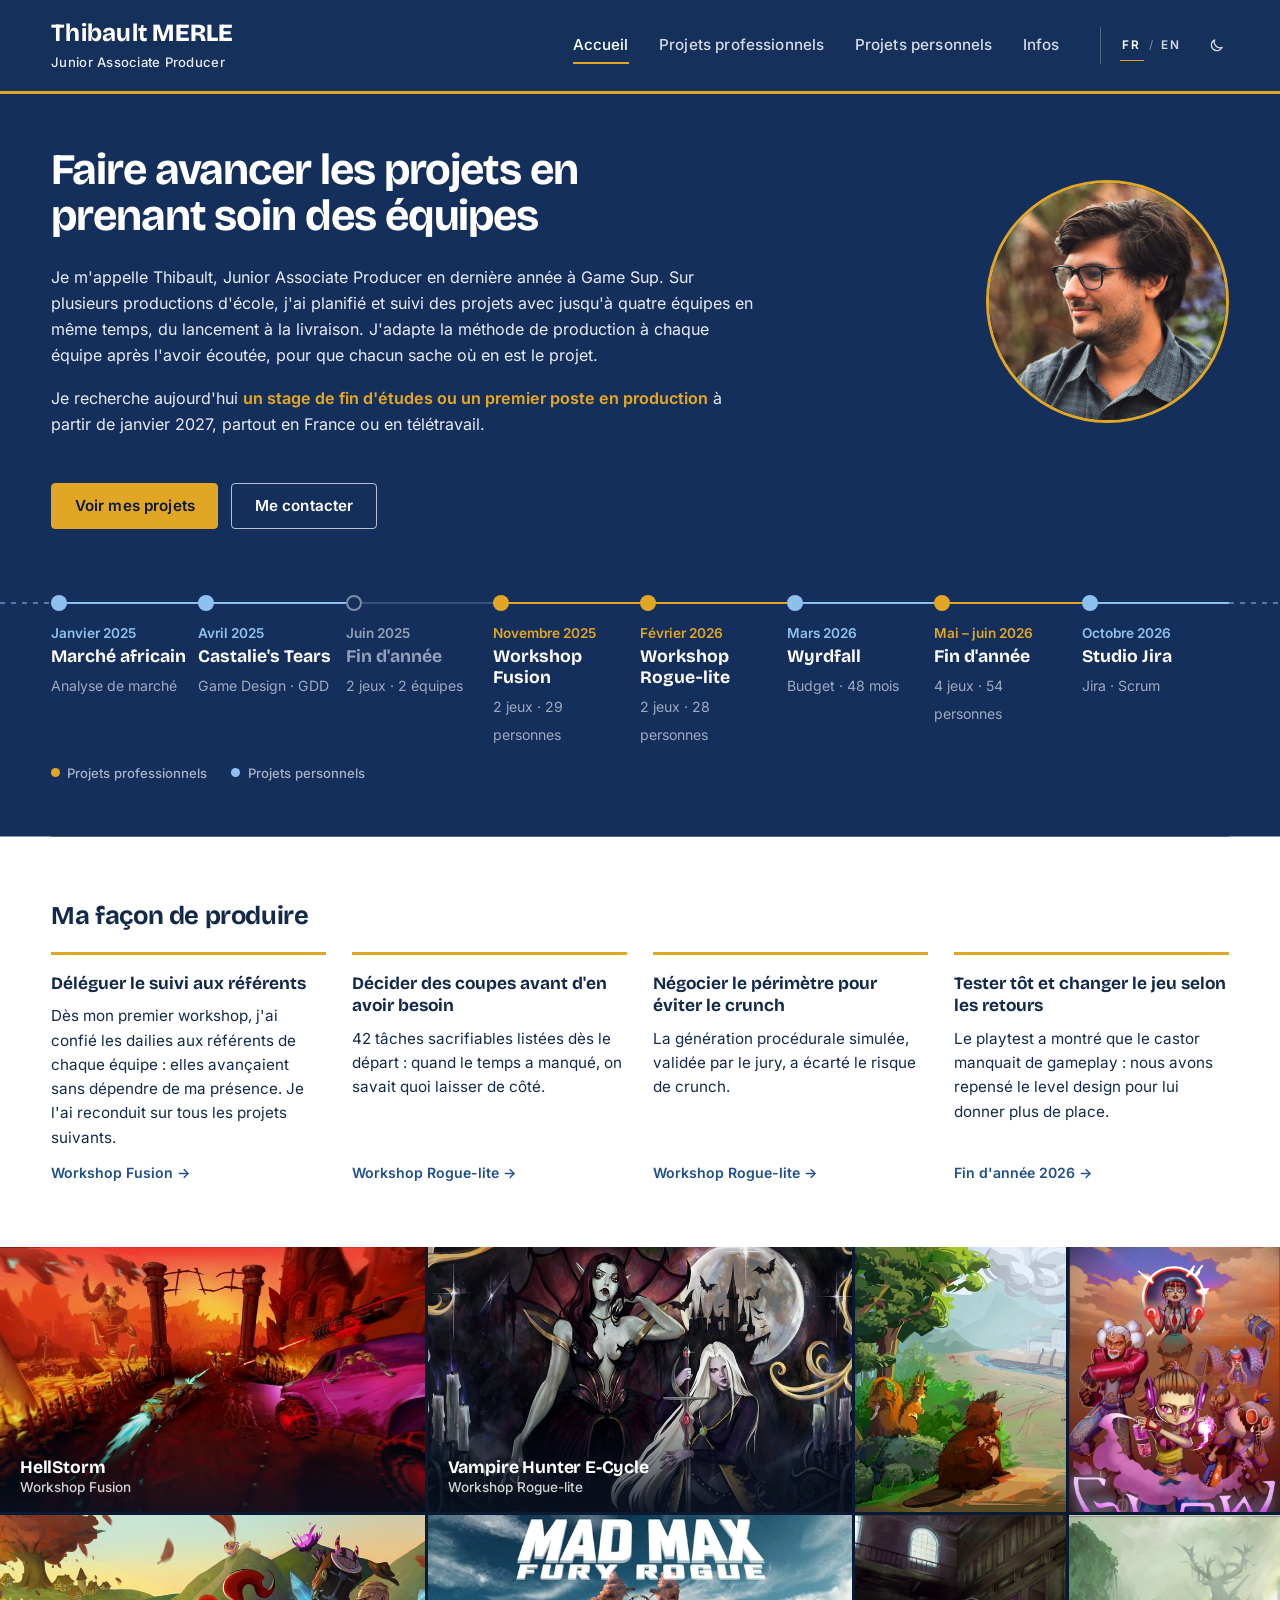
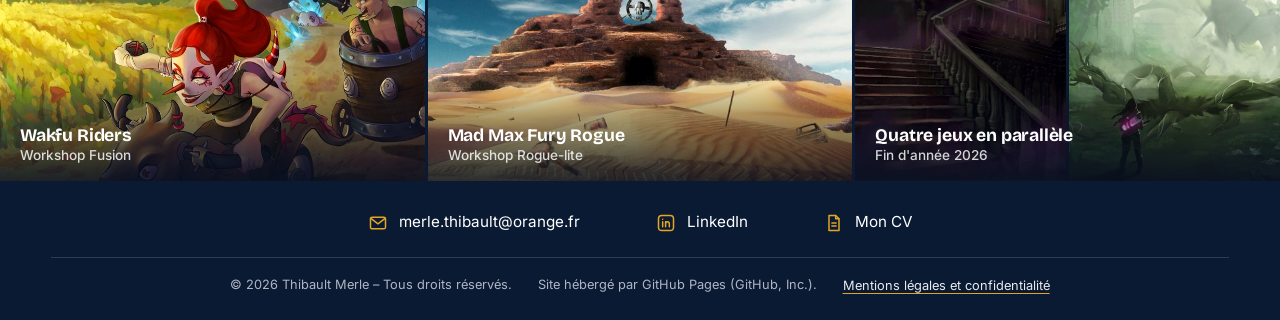
==== index.html @ 6c2fc7b6 "Captures annotées, titre court, encadré Jira, fond d'accueil retiré - Pastilles numérotées et légend" ====
<!DOCTYPE html>
<html lang="fr">
<head>
<meta charset="utf-8">
<meta name="viewport" content="width=device-width, initial-scale=1, viewport-fit=cover">
<meta http-equiv="Content-Security-Policy" content="default-src 'self'; script-src 'self'; style-src 'self'; font-src 'self'; img-src 'self' data:; connect-src 'self'; object-src 'none'; base-uri 'self'; form-action 'none'; upgrade-insecure-requests">
<meta name="referrer" content="strict-origin-when-cross-origin">
<title>Thibault Merle – Junior Associate Producer</title>
<meta name="description" content="Portfolio de Thibault Merle, Junior Associate Producer dans le jeu vidéo : productions menées à Game Sup, planification agile, budget et suivi d'équipes.">
<meta name="author" content="Thibault Merle">
<meta name="theme-color" content="#152F5C">
<link rel="canonical" href="https://merlethibaultproducer.github.io/">
<link rel="icon" href="favicon.svg" type="image/svg+xml">
<!-- Aperçu lors du partage du lien (LinkedIn, Discord, messageries…) -->
<meta property="og:type" content="website">
<meta property="og:site_name" content="Thibault Merle – Portfolio">
<meta property="og:title" content="Thibault Merle – Junior Associate Producer">
<meta property="og:description" content="Productions de jeux vidéo, planification agile, budget et suivi d'équipes : mon portfolio de producer.">
<meta property="og:url" content="https://merlethibaultproducer.github.io/">
<meta property="og:image" content="https://merlethibaultproducer.github.io/images/apercu-partage.jpg">
<meta property="og:image:width" content="1200">
<meta property="og:image:height" content="630">
<meta property="og:image:alt" content="Thibault Merle, Junior Associate Producer">
<meta property="og:locale" content="fr_FR">
<meta property="og:locale:alternate" content="en_GB">
<meta name="twitter:card" content="summary_large_image">
<link rel="stylesheet" href="css/style.css?v=20261108-1459">
</head>

<body>
<a class="skip" href="#view">Aller au contenu</a>
<header class="top"><div class="wrap">
  <a class="brand" data-go="#/" role="link" tabindex="0" id="brand"></a>
  <nav aria-label="Navigation principale"><ul id="nav"></ul></nav>
</div></header>
<main><div class="wrap" id="view"></div></main>
<div id="lb" role="dialog" aria-modal="true" aria-label="Image agrandie"><button type="button" aria-label="Fermer">×</button><img alt=""><p></p></div>
<footer><div class="wrap">
  <h2 id="h-contact" class="sr">Contact</h2><div class="contact-row" id="contact"></div>
  <h2 id="h-legal" class="sr">Informations légales</h2><div class="legal-row" id="legal"></div>
</div></footer>

<script src="js/images-m.js?v=20261108-1459"></script>
<script src="js/contenu.js?v=20261108-1459"></script>
<script src="js/app.js?v=20261108-1459"></script>
</body>
</html>
---- css/style.css ----
/* ============================================================
   Portfolio – Thibault Merle
   Feuille de style unique. Couleurs et polices sont définies
   en variables dans :root ; le mode nuit les redéfinit sous
   [data-theme="dark"], toujours posé par js/app.js.
   Titres : Bricolage Grotesque (fonts/, licence OFL) ;
   texte courant : Inter.
   ============================================================ */
:root {
  --maxw: 1560px;
  --gut: clamp(1.25rem,4vw,5rem);
  box-sizing: border-box;
}
html {
  scroll-padding-top: env(safe-area-inset-top,0px);
  height: 100%;
  font-size: clamp(16px,.2vw + 13.2px,17px);
}
*,
*::before,
*::after {
  box-sizing: inherit;
}
body {
  margin: 0;
  min-height: 100%;
  color: var(--ink);
  font: 300 1rem/1.75 var(--sans);
  display: flex;
  flex-direction: column;
}
a {
  color: inherit;
}
[data-go] {
  cursor: pointer;
}
:focus-visible {
  outline: 3px solid var(--gold);
  outline-offset: 3px;
}
.wrap {
  width: min(var(--maxw),100% - 2 * var(--gut));
  margin-inline: auto;
}
header.top .wrap {
  display: flex;
  justify-content: space-between;
  align-items: center;
  gap: .8rem 2rem;
  flex-wrap: wrap;
  padding-block: 1.25rem;
  position: relative;
}
nav ul {
  display: flex;
  gap: .2rem 1.9rem;
  list-style: none;
  margin: 0;
  padding: 0;
  flex-wrap: wrap;
  justify-content: flex-end;
}
nav a {
  display: inline-block;
  padding: .4rem 0;
  border-bottom: 1px solid transparent;
  color: #D5DBE5;
  text-transform: none;
  letter-spacing: .01em;
  font: 500 .95rem/1.4 var(--sans);
}
main {
  flex: 1;
  padding-block: 3.75rem 4.5rem;
  overflow-x: clip;
}
h1,
h2,
h3 {
  margin: 0 0 1rem;
  font-weight: 600;
}
h1 {
  align-items: center;
  gap: 1.4rem;
}
h1::after {
  content: "";
  flex: 1;
  min-width: 2rem;
  height: 1px;
  background: var(--rule);
}
.portrait {
  justify-self: center;
  aspect-ratio: 1;
  border-radius: 50%;
  overflow: hidden;
  display: grid;
  place-items: center;
  font: 400 3.4rem var(--serif);
  color: var(--gold-on-deep);
  letter-spacing: .06em;
}
.portrait img {
  width: 100%;
  object-fit: cover;
}
@media(min-width:1250px) {
  .card h3 {
    font-size: 1.15rem;
  }
}
@media(max-width:600px) {
  .grid {
    grid-template-columns: 1fr;
  }
}
.card .thumb img {
  width: 100%;
  object-fit: cover;
}
.thumb.has-img img {
  transition: inset .4s ease,width .4s ease,height .4s ease,transform .4s ease;
}
@media(hover:hover) {
  .thumb.has-img:not(.contain):hover img {
    transform: scale(1.06);
  }
}
.card p {
  color: var(--muted);
}
.btn {
  display: inline-block;
  text-decoration: none;
  border: 1px solid var(--btn);
  cursor: pointer;
  transition: background .2s,color .2s,border-color .2s,transform .2s;
  text-transform: none;
  letter-spacing: .01em;
  font: 600 .95rem/1.4 var(--sans);
  border-radius: 4px;
  padding: .7rem 1.4rem;
}
.empty {
  padding: 3rem;
  border: 1px dashed var(--gold);
  text-align: center;
  color: var(--muted);
  border-radius: var(--r);
}
.back {
  display: inline-block;
  margin-bottom: 1.5rem;
  color: var(--gold-text);
  text-transform: none;
  letter-spacing: 0;
  font: 500 .92rem var(--sans);
}
.foot-actions {
  display: flex;
  flex-wrap: wrap;
  gap: 1rem;
  justify-content: center;
  margin: 2.5rem 0 1rem;
}
.foot-actions .btn {
  display: inline-flex;
  align-items: center;
  gap: .6rem;
}
.foot-actions .btn,
.foot-actions .btn.ghost {
  transition: background .2s,color .2s;
}
.foot-actions svg {
  width: 1.05em;
  flex: none;
}
@media print {
  .foot-actions {
    display: none;
  }
}
.meta {
  margin: 1.8rem 0 0;
  padding: 0;
  list-style: none;
  border-top: 2px solid var(--gold);
}
.meta li {
  display: flex;
  justify-content: space-between;
  gap: 1rem;
  padding: .65rem 0;
  border-bottom: 1px solid var(--line);
  font-size: .95rem;
}
.meta span::before {
  content: "";
  margin-right: .65rem;
  vertical-align: middle;
  display: none;
}
.project {
  max-width: 1040px;
  margin-inline: auto;
}
.project .cover {
  position: relative;
  aspect-ratio: 16/9;
  margin: 1.5rem 0 0;
  overflow: hidden;
  display: grid;
  place-items: center;
  font: 400 5rem var(--serif);
}
.project .cover::after {
  content: "";
  position: absolute;
  pointer-events: none;
  inset: 8px;
  border: 1px solid rgba(255,255,255,.55);
  border-radius: calc(var(--r) - 4px);
}
.project .cover img {
  width: 100%;
  object-fit: cover;
}
.prose {
  margin-top: 2.5rem;
  --img-h: 30rem;
}
.prose ul {
  padding: 0;
  list-style: none;
}
.prose li {
  margin: .4rem 0;
  padding-left: 1.3rem;
  position: relative;
}
.prose li::before {
  content: "";
  position: absolute;
  left: 0;
  top: .78em;
}
.prose figure {
  margin: 2rem 0;
}
.prose figure img,
.ph {
  display: block;
  width: 100%;
  background: var(--tint);
  border-radius: 8px;
}
.ph {
  aspect-ratio: 16/9;
  display: grid;
  place-items: center;
  color: var(--muted);
  border: 1px dashed var(--gold);
  font-size: .95rem;
}
.prose figcaption {
  margin-top: .5rem;
}
.car-track {
  display: flex;
  position: relative;
  overflow-x: auto;
  scroll-snap-type: x mandatory;
  gap: 1rem;
  scrollbar-width: none;
  scroll-behavior: smooth;
}
.car-s {
  flex: 0 0 100%;
  min-width: 0;
  scroll-snap-align: start;
}
.car-nav {
  display: flex;
  align-items: center;
  justify-content: center;
  gap: 1rem;
  margin-top: .9rem;
}
.car-nav button {
  width: 2.5rem;
  height: 2.5rem;
  border-radius: 50%;
  line-height: 1;
  cursor: pointer;
  transition: background .2s,color .2s;
}
.car-cnt {
  font: 600 .78rem var(--sans);
  letter-spacing: .14em;
  color: var(--muted);
  min-width: 3.5rem;
  text-align: center;
}
.brow .bm figure.sm {
  max-width: 14rem;
}
.prose blockquote cite {
  display: block;
}
.pn {
  display: flex;
  justify-content: space-between;
  gap: 1rem;
  margin: 4rem auto 0;
  max-width: 1040px;
  padding-top: 1.5rem;
  border-top: 2px solid var(--gold);
}
.pn a {
  max-width: 48%;
}
.pn a small {
  display: block;
  font: 500 .72rem var(--sans);
}
.pn a b {
  font: 400 1.15rem var(--serif);
  color: var(--ink);
}
.pn .next {
  text-align: right;
  margin-left: auto;
}
.side {
  position: fixed;
  top: 50%;
  transform: translateY(-50%);
  border-radius: 50%;
  border: 1px solid var(--gold);
  background: var(--surface);
  place-items: center;
  z-index: 5;
}
footer {
  font-size: .9rem;
}
footer .wrap {
  grid-template-columns: 1fr 1fr;
  gap: 2.5rem;
}
footer h2 {
  font: 500 .74rem var(--sans);
  letter-spacing: .24em;
  text-transform: uppercase;
  margin-bottom: .9rem;
  padding-bottom: .6rem;
  border-bottom: 1px solid rgba(169,184,255,.5);
}
footer a.social {
  display: inline-flex;
  align-items: center;
  text-decoration: none;
}
footer a.social svg {
  flex: none;
  color: var(--gold);
}
footer a.social:hover span {
  text-decoration: underline;
  text-decoration-color: var(--gold);
}
@media(max-width:600px) {
  footer .wrap {
    grid-template-columns: 1fr;
  }
}
@media print {
  header.top,
  footer,
  .noprint,
  .side,
  .pn {
    display: none!important;
  }
  main {
    padding: 0;
  }
  img {
    -webkit-print-color-adjust: exact;
    print-color-adjust: exact;
  }
}
@media(max-width:700px) {
  nav ul {
    justify-content: flex-start;
    gap: .15rem 1.1rem;
  }
}
@media(prefers-reduced-motion:reduce) {
  * {
    transition: none!important;
    scroll-behavior: auto!important;
  }
}
.project.large {
  max-width: none;
}
.project.large .prose {
  margin-top: 2rem;
}
.band {
  position: relative;
  background: none;
  border: 0;
  border-radius: 0;
  box-shadow: none;
  padding: 2.8rem 0 0;
  margin: 0 0 3rem;
  transition: none;
}
.band-head {
  align-items: baseline;
  margin-bottom: 1.6rem;
  border-bottom: 0;
  padding-bottom: 0;
  gap: .9rem;
  display: block;
}
.band-head h2 {
  margin: 0;
  position: relative;
  font-weight: 650;
}
.brow {
  display: grid;
  grid-template-columns: minmax(0,1fr) minmax(0,1.2fr);
  gap: clamp(1.5rem,4vw,4.5rem);
  align-items: center;
}
.brow.solo {
  grid-template-columns: minmax(0,1fr);
}
.brow .bt p {
  margin: 0 0 1.1rem;
  max-width: 68ch;
}
.brow .bm {
  display: grid;
  gap: 1.4rem;
  justify-items: center;
  align-content: center;
}
.brow .bm figure {
  margin: 0;
}
.zf {
  position: relative;
  overflow: hidden;
  cursor: zoom-in;
  line-height: 0;
  background: var(--grad);
}
.zf img {
  transition: transform .5s ease;
}
.zf::after {
  content: "";
  position: absolute;
  inset: 8px;
  border: 1px solid var(--gold);
  pointer-events: none;
  transition: inset .35s ease,border-color .35s ease;
  border-radius: 6px;
}
.zf .lens {
  position: absolute;
  right: 16px;
  bottom: 16px;
  width: 2.4rem;
  height: 2.4rem;
  border-radius: 50%;
  border: 1px solid var(--gold);
  display: grid;
  place-items: center;
  opacity: 0;
  transform: translateY(6px);
  transition: opacity .3s,transform .3s;
  z-index: 2;
  background: var(--band);
  color: var(--gold);
}
@media(hover:hover) {
  .zf:hover img {
    transform: scale(1.05);
  }
  .zf:hover::after {
    inset: 14px;
  }
  .zf:hover .lens {
    opacity: 1;
    transform: none;
  }
}
.band figcaption {
  margin-top: .55rem;
}
.stats {
  display: grid;
  gap: 1rem;
  grid-template-columns: repeat(2,minmax(0,1fr));
}
.stat b {
  display: block;
  font: 400 clamp(1.4rem,2vw,1.9rem)/1.1 var(--serif);
}
.stat span {
  display: block;
  margin-top: .35rem;
  font: 500 .68rem/1.4 var(--sans);
  opacity: .9;
  text-transform: none;
  letter-spacing: 0;
  color: var(--muted);
}
.fiche h3 {
  font: 500 .74rem/1.4 var(--sans);
}
.fiche ul {
  margin: 0;
}
.fiche li {
  margin: .45rem 0;
}
.tbl {
  border-collapse: collapse;
  font-size: .92rem;
  overflow: hidden;
}
.tbl caption {
  text-align: left;
  text-transform: none;
  letter-spacing: 0;
  font: 700 1rem/1.4 var(--sans);
  color: var(--head);
  background: none;
  padding: 0 0 .6rem;
}
.tbl th {
  text-align: right;
  font: 500 .7rem/1.4 var(--sans);
  padding: .6rem 1rem;
  border-bottom: 1px solid var(--gold);
}
.tbl th:first-child,
.tbl td:first-child {
  text-align: left;
}
.tbl td {
  text-align: right;
  padding: .5rem 1rem;
  border-bottom: 1px solid var(--line);
  font-variant-numeric: tabular-nums;
}
.tbl tr.grp td {
  background: var(--tint);
  color: var(--gold-text);
  font: 500 .78rem/1.4 var(--sans);
}
.tbl td.pos {
  color: #2F6B4F;
  font-weight: 500;
}
.tbl td.neg {
  color: #9A3B3B;
  font-weight: 500;
}
:root[data-theme="dark"] .tbl td.pos {
  color: #8FD3B0;
}
:root[data-theme="dark"] .tbl td.neg {
  color: #F0A0A0;
}
#lb {
  position: fixed;
  inset: 0;
  z-index: 60;
  display: none;
  place-items: center;
  padding: 2.5rem;
  cursor: zoom-out;
  background: rgba(22,27,36,.95);
}
#lb.on {
  display: grid;
}
#lb img {
  max-width: 100%;
  border: 1px solid var(--gold);
  box-shadow: 0 20px 60px rgba(0,0,0,.6);
}
#lb button {
  position: absolute;
  top: 1rem;
  right: 1rem;
  width: 2.8rem;
  height: 2.8rem;
  border-radius: 50%;
  border: 1px solid var(--gold);
  background: transparent;
  font-size: 1.4rem;
  cursor: pointer;
  color: var(--gold);
}
#lb p {
  position: absolute;
  bottom: .9rem;
  left: 0;
  right: 0;
  margin: 0;
  text-align: center;
  color: #D9D4E8;
  font: italic 400 .9rem var(--serif);
}
.etapes {
  list-style: none;
  margin: 0;
  counter-reset: e;
}
.etapes h3 {
  font: 500 .74rem/1.4 var(--sans);
}
.band .etapes li {
  padding: 0 0 1.1rem 2.6rem;
  margin: .0;
}
.etapes li:last-child {
  padding-bottom: 0;
}
.band .etapes li::before {
  counter-increment: e;
  content: counter(e);
  top: 0;
  width: 1.7rem;
  height: 1.7rem;
  border-radius: 50%;
  border: 1px solid var(--gold);
  display: grid;
  place-items: center;
  font: 500 .8rem var(--sans);
  background: #fff;
  color: var(--gold-n);
}
.band .etapes li:not(:last-child)::after {
  content: "";
  position: absolute;
  left: .85rem;
  top: 1.8rem;
  bottom: .1rem;
  width: 1px;
  background: var(--rule);
}
.etapes li b {
  display: block;
  font-weight: 500;
  line-height: 1.4;
}
.etapes li span {
  display: block;
  color: var(--muted);
  font-size: .9rem;
  line-height: 1.5;
  margin-top: .15rem;
}
.schema svg {
  display: block;
  width: 100%;
}
.schema .cap {
  margin-top: .55rem;
}
.schema svg .t {
  fill: var(--ink);
}
.schema svg .m {
  fill: var(--muted);
}
.schema svg .g {
  fill: var(--gold-text);
}
.schema svg .ond {
  fill: #FFFFFF;
}
.schema svg .ln {
  stroke-width: 1.2;
  fill: none;
  stroke: #E1A624;
}
.schema svg .axis {
  stroke: var(--muted);
  opacity: .6;
}
nav ul li.lang {
  display: flex;
  align-items: center;
  gap: .35rem;
  margin-left: .6rem;
  padding-left: 1.2rem;
  border-left: 1px solid rgba(169,184,255,.55);
}
nav .lang button {
  background: none;
  border: 0;
  padding: .4rem .15rem;
  font: 500 .74rem/1.4 var(--sans);
  letter-spacing: .17em;
  cursor: pointer;
  border-bottom: 1px solid transparent;
}
nav .lang span {
  font-size: .74rem;
  color: #D5DBE5;
  opacity: .55;
}
:root {
  --r: 12px;
}
header.top {
  position: relative;
  overflow: hidden;
  color: var(--on-band);
  border-bottom: 3px solid var(--gold);
  background: #16305C;
}
header.top::before {
  content: "";
  position: absolute;
  inset: 0;
  pointer-events: none;
}
h3 {
  font-size: 1.15rem;
}
.btn:hover {
  transform: translateY(-1px);
}
.card .thumb,
.project .cover {
  background: var(--grad);
}
.pn a b {
  font-weight: 600;
  font-size: 1.05rem;
}
.side {
  border-color: var(--gold-text);
  color: var(--gold-text);
  box-shadow: var(--shadow);
}
.stat b {
  font-weight: 700;
}
#lb img {
  border-radius: 8px;
}
.band blockquote {
  margin: 0;
}
.band blockquote cite {
  margin-top: .5rem;
  font: 500 .72rem var(--sans);
}
.tbl.plain th,
.tbl.plain td {
  text-align: left;
  vertical-align: top;
  font-variant-numeric: normal;
}
.tbl.plain td {
  padding: .7rem 1rem;
  line-height: 1.55;
}
.tbl.plain td:first-child {
  white-space: nowrap;
  width: 1%;
  color: var(--gold-text);
}
@media(max-width:700px) {
  .tbl.plain td:first-child {
    white-space: normal;
    width: auto;
  }
  .tbl.plain th,
  .tbl.plain td {
    padding: .6rem .6rem;
  }
  .tbl.plain caption {
    padding: .7rem .6rem;
  }
}
.src {
  margin: 0;
  padding: 0 0 0 1.4rem;
  columns: 2 22rem;
  column-gap: 3rem;
  font-size: .85rem;
  line-height: 1.5;
}
.src li::before {
  display: none;
}
.src li {
  margin: .35rem 0;
  break-inside: avoid;
  padding-left: .2rem;
}
.src a {
  word-break: break-word;
  color: var(--gold-text);
}
:root {
  --on-band: #FFFFFF;
  --brand2: #E1A624;
  --on-deep: #FFFFFF;
  --gold: #E1A624;
  --gold-on-deep: #E1A624;
  --gold-d: #8F6208;
  --gold-n: #B9830F;
  --tint: #EBE7DF;
  --soft: #F3F1EC;
  --on-btn: #FFFFFF;
  --chart: url("data:image/svg+xml,<svg xmlns='http://www.w3.org/2000/svg' width='330' height='100' viewBox='0 0 330 100'><rect x='2' y='4' width='96' height='92' rx='7' fill='%23FFFFFF' fill-opacity='.035' stroke='%23FFFFFF' stroke-opacity='.10'/><rect x='12' y='13' width='34' height='4' rx='2' fill='%23FFFFFF' fill-opacity='.16'/><rect x='10' y='24' width='80' height='18' rx='4' fill='%23FFFFFF' fill-opacity='.07'/><rect x='17' y='31' width='22' height='4' rx='2' fill='%23FFFFFF' fill-opacity='.16'/><rect x='10' y='48' width='80' height='18' rx='4' fill='%23FFFFFF' fill-opacity='.07'/><rect x='17' y='55' width='22' height='4' rx='2' fill='%23FFFFFF' fill-opacity='.16'/><rect x='10' y='72' width='80' height='18' rx='4' fill='%23FFFFFF' fill-opacity='.07'/><rect x='17' y='79' width='22' height='4' rx='2' fill='%23FFFFFF' fill-opacity='.16'/><rect x='117' y='4' width='96' height='92' rx='7' fill='%23FFFFFF' fill-opacity='.035' stroke='%23FFFFFF' stroke-opacity='.10'/><rect x='127' y='13' width='34' height='4' rx='2' fill='%23FFFFFF' fill-opacity='.16'/><rect x='125' y='24' width='80' height='18' rx='4' fill='%23FFFFFF' fill-opacity='.07'/><rect x='132' y='31' width='22' height='4' rx='2' fill='%23FFFFFF' fill-opacity='.16'/><rect x='125' y='48' width='80' height='18' rx='4' fill='%23FFFFFF' fill-opacity='.07'/><rect x='132' y='55' width='22' height='4' rx='2' fill='%23FFFFFF' fill-opacity='.16'/><rect x='232' y='4' width='96' height='92' rx='7' fill='%23FFFFFF' fill-opacity='.035' stroke='%23FFFFFF' stroke-opacity='.10'/><rect x='242' y='13' width='34' height='4' rx='2' fill='%23FFFFFF' fill-opacity='.16'/><rect x='240' y='24' width='80' height='18' rx='4' fill='%23E1A624' fill-opacity='.38'/><rect x='247' y='31' width='22' height='4' rx='2' fill='%23FFFFFF' fill-opacity='.22'/><rect x='240' y='48' width='80' height='18' rx='4' fill='%23FFFFFF' fill-opacity='.07'/><rect x='247' y='55' width='22' height='4' rx='2' fill='%23FFFFFF' fill-opacity='.16'/><path d='M305 57l3.5 3.5 7-7' fill='none' stroke='%23FFFFFF' stroke-opacity='.45' stroke-width='1.6' stroke-linecap='round' stroke-linejoin='round'/><rect x='240' y='72' width='80' height='18' rx='4' fill='%23FFFFFF' fill-opacity='.07'/><rect x='247' y='79' width='22' height='4' rx='2' fill='%23FFFFFF' fill-opacity='.16'/><path d='M305 81l3.5 3.5 7-7' fill='none' stroke='%23FFFFFF' stroke-opacity='.45' stroke-width='1.6' stroke-linecap='round' stroke-linejoin='round'/></svg>");
  --sans: 'Inter',system-ui,'Segoe UI',Arial,sans-serif;
}
:root[data-theme="dark"] {
  --band: #122A52;
  --band-d: #13294B;
  --bg: #0D1A30;
  --surface: #14253F;
  --muted: #A9B1BF;
  --tint: #1B2D4A;
  --line: #28406A;
  --soft: #172A47;
  --rule: #3A4455;
  --gold-d: #E1A624;
  --gold-n: #E1A624;
  --on-btn: #13294B;
  --deep: #122A52;
  --shadow: 0 6px 22px -10px rgba(0,0,0,.6);
}
body {
  background: var(--bg);
  font-weight: 400;
}
:focus-visible {
  outline-color: var(--gold-text);
}
header.top::before {
  background: var(--chart) right 1.5rem center/auto 92% no-repeat;
}
.brand {
  font: 700 1.55rem/1.1 var(--sans);
  display: inline-flex;
  flex-direction: column;
  gap: .2rem;
}
.brand .b2 {
  font-weight: 800;
}
.brand:hover {
  opacity: .92;
}
nav a:hover {
  color: #fff;
}
nav a[aria-current="page"] {
  color: #fff;
  border-bottom: 2px solid var(--gold);
}
nav ul li.lang {
  border-left-color: rgba(255,255,255,.28);
}
nav .lang button {
  color: #D5DBE5;
  font-weight: 600;
}
nav .lang button:hover {
  color: #fff;
}
nav .lang button[aria-pressed="true"] {
  color: #fff;
  border-bottom-color: var(--gold);
}
footer {
  color: #E7EAF0;
  border-top: 3px solid var(--gold);
}
footer h2 {
  color: var(--gold);
  border-bottom-color: rgba(255,255,255,.2);
  font-weight: 700;
}
footer a {
  color: #fff;
}
.back:hover {
  color: var(--ink);
}
.btn:hover,
.btn.ghost:hover,
.foot-actions .btn:hover,
.foot-actions .btn.ghost:hover,
.foot-actions .btn:focus-visible {
  background: var(--gold);
  color: #13294B;
  border-color: var(--gold);
  filter: none;
}
.btn.ghost,
.foot-actions .btn,
.foot-actions .btn.ghost {
  background: transparent;
  color: var(--head);
  border-color: var(--head);
}
.side:hover {
  background: var(--gold);
  color: #13294B;
}
.car-nav button:hover {
  background: var(--gold);
  color: #13294B;
  border-color: var(--gold);
}
.card .thumb,
.card .thumb .ph,
.project .cover {
  color: var(--gold);
}
.project .cover::after,
.zf::after {
  border-color: rgba(225,166,36,.8);
}
.pn a small {
  color: var(--gold-text);
}
.prose li::before,
.meta span::before {
  background: var(--dia);
  width: .42rem;
  height: .42rem;
}
.tbl th {
  color: var(--gold-text);
}
.schema svg .navy {
  fill: #152F5C;
}
.schema svg .gold {
  fill: #E1A624;
}
#lb img {
  border-color: rgba(225,166,36,.7);
}
.grid {
  display: flex;
  flex-wrap: wrap;
  align-items: stretch;
}
.grid.few {
  justify-content: space-evenly;
  gap: 3rem 1.5rem;
}
.card {
  flex: 0 1 17rem;
  max-width: 100%;
  min-width: 0;
  display: flex;
  flex-direction: column;
}
.card h3 {
  overflow-wrap: anywhere;
  margin: 1.15rem 0 .35rem;
  line-height: 1.3;
}
@media(max-width:600px) {
  .grid,
  .grid.few {
    flex-direction: column;
    align-items: center;
    gap: 2.5rem;
  }
  .card {
    flex: 0 0 auto;
    width: min(100%,22rem);
  }
}
.grid.exo .thumb.has-img img {
  position: absolute;
  transition: inset .35s ease,width .35s ease,height .35s ease,border-radius .35s ease,transform .35s ease;
  inset: 0;
  width: 100%;
  height: 100%;
  border-radius: 0;
}
.grid.exo .thumb.has-img::after {
  z-index: 1;
}
@media(hover:hover) {
  .grid.exo .card:hover .thumb.has-img img,
  .grid.exo .thumb.has-img:focus-visible img {
    inset: 0;
    width: 100%;
    height: 100%;
    border-radius: 0;
    transform: none;
  }
}
.legal-page {
  max-width: 46rem;
  margin-inline: auto;
}
.legal-page section {
  margin-top: 2.2rem;
  padding-top: 1.4rem;
  border-top: 1px solid var(--line);
}
.legal-page h2 {
  margin-bottom: .7rem;
  font: 700 1.2rem/1.3 var(--sans);
}
.legal-page p {
  margin: 0 0 .7rem;
}
.legal-page a {
  color: var(--gold-text);
  text-underline-offset: 2px;
}
.legal-page .legal-date {
  margin-top: 2.5rem;
  color: var(--muted);
  font-size: .88rem;
}
footer #legal a {
  text-decoration: underline;
  text-decoration-color: var(--gold);
  text-underline-offset: 3px;
}
.project .prose p,
.project .prose li,
.brow .bt p,
.brow .bt li {
  -webkit-hyphens: auto;
  hyphens: auto;
}
.brow .bm>* {
  width: 100%;
}
.brow .bm:has(> figure + figure) {
  display: flex;
  flex-wrap: wrap;
  justify-content: center;
  align-items: flex-start;
}
.brow .bm:has(> figure + figure)>figure {
  flex: 1 1 13rem;
  max-width: calc(50% - .7rem);
}
@media(max-width:600px) {
  .brow .bm:has(> figure + figure)>figure {
    max-width: 100%;
  }
}
.prose>figure,
.brow.solo .bt>figure {
  margin-left: auto;
  margin-right: auto;
  max-width: min(100%,62rem);
}
.prose figure.car,
.brow.solo .bt>figure.car {
  max-width: 46rem;
}
.prose>figure>figcaption,
.brow.solo .bt>figure>figcaption,
.car figcaption {
  text-align: center;
}
.brow .bm figcaption,
.brow .bm .schema .cap {
  text-align: center;
}
.brow .bt,
.brow .bm,
.prose,
.band,
.legal-page {
  min-width: 0;
}
.prose,
.band,
.legal-page,
footer {
  overflow-wrap: break-word;
}
@media(max-width:900px) {
  .brow {
    grid-template-columns: minmax(0,1fr);
  }
}
@media(max-width:600px) {
  .tbl {
    display: block;
    overflow-x: auto;
    -webkit-overflow-scrolling: touch;
    font-size: .8rem;
  }
  .tbl th,
  .tbl td {
    padding: .45rem .55rem;
  }
  .tbl caption {
    display: block;
  }
  .meta li {
    flex-wrap: wrap;
    gap: .2rem 1rem;
    justify-content: flex-end;
    text-align: right;
  }
  .meta li>span {
    margin-right: auto;
  }
}
@media(max-width:900px) {
  nav ul li.lang {
    position: absolute;
    top: 1.3rem;
    right: 0;
    border-left: 0;
    padding-left: 0;
    margin-left: 0;
  }
}
@media(max-width:700px) {
  header.top .wrap {
    padding-block: 1rem .9rem;
    row-gap: .6rem;
  }
  nav ul li.lang {
    top: 1.15rem;
  }
}
@media(max-width:380px) {
  .tbl {
    font-size: .74rem;
  }
  .tbl th,
  .tbl td {
    padding: .4rem .35rem;
  }
  .stats {
    grid-template-columns: minmax(0,1fr);
  }
}
.brief {
  display: grid;
  gap: 1.6rem;
  margin: 2.2rem 0 .4rem;
}
.brief.two {
  grid-template-columns: repeat(2,minmax(0,1fr));
}
@media(max-width:900px) {
  .brief.two {
    grid-template-columns: minmax(0,1fr);
  }
}
.brief dl {
  margin: 0;
  display: grid;
  grid-template-columns: auto minmax(0,1fr);
  gap: .7rem 1.4rem;
}
.brief dt {
  color: var(--muted);
  white-space: nowrap;
  text-transform: none;
  letter-spacing: 0;
  font: 600 .9rem var(--sans);
}
.brief dd {
  margin: 0;
}
.brief ul {
  margin: 0;
  padding: 0;
  list-style: none;
}
.brief li {
  position: relative;
  padding-left: 1.3rem;
  margin: .55rem 0;
}
.brief li::before {
  position: absolute;
  left: 0;
}
@media(max-width:600px) {
  .brief dl {
    grid-template-columns: minmax(0,1fr);
    gap: .1rem;
  }
  .brief dd {
    margin-bottom: .8rem;
  }
}
:root {
  --serif: 'Inter',system-ui,'Segoe UI',Arial,sans-serif;
  --dia: #AD956B;
}
.sr {
  position: absolute;
  width: 1px;
  height: 1px;
  overflow: hidden;
  clip: rect(0 0 0 0);
  white-space: nowrap;
}
.band-num {
  letter-spacing: -.02em;
  font: 700 1.05rem/1 var(--sans);
  color: var(--gold-n);
  min-width: auto;
  display: none;
}
.prose blockquote,
.band blockquote {
  font: 400 1.05rem/1.7 var(--sans);
  padding: .2rem 0 .2rem 1.3rem;
}
.prose blockquote cite,
.band blockquote cite {
  /* contraste AA en mode clair */
  color: var(--gold-d);
  font-weight: 600;
  text-transform: none;
  letter-spacing: 0;
}
figcaption,
.prose figcaption,
.car figcaption,
.schema .cap {
  font: 400 .82rem/1.5 var(--sans);
  color: var(--muted);
}
.fiche h3,
.etapes h3,
.brief h2 {
  font-weight: 700;
}
.card h3 small {
  display: block;
  margin-bottom: .3rem;
  font: 700 .74rem/1.4 var(--sans);
  color: var(--gold-d);  /* contraste AA en mode clair */
}
.intro {
  padding: .2rem 0 .2rem 1.5rem;
}
footer {
  padding-block: 1.8rem 1.4rem;
}
footer .contact-row {
  display: flex;
  flex-wrap: wrap;
  justify-content: center;
  gap: .8rem clamp(2rem,6vw,5.5rem);
  padding-bottom: 1.3rem;
  border-bottom: 1px solid rgba(255,255,255,.14);
}
footer .contact-row a.social {
  font-size: .95rem;
  gap: .65rem;
}
footer .legal-row p {
  margin: 1rem 0 0;
  display: flex;
  flex-wrap: wrap;
  justify-content: center;
  gap: .3rem 1.6rem;
  font-size: .8rem;
  opacity: 1;
  color: #AEB6C4;
}
footer .legal-row a {
  color: #E7EAF0;
}
@media(max-width:600px) {
  footer .contact-row {
    flex-direction: column;
    align-items: center;
  }
}
.card .cmeta {
  flex: none;
  margin: 0 0 .75rem;
  font-size: .84rem;
  line-height: 1.45;
}
.card .cmeta b {
  font-weight: 600;
  color: var(--ink);
}
.card .cdesc {
  margin: 0 0 1.3rem;
  padding-top: .75rem;
  border-top: 1px solid var(--line);
  font-size: .92rem;
  line-height: 1.65;
  -webkit-hyphens: auto;
}
@media(min-width:601px) {
  .grid {
    display: grid;
    grid-template-columns: repeat(auto-fit,minmax(13rem,16.5rem));
  }
  .grid .card {
    display: grid;
    grid-template-rows: subgrid;
    grid-row: span 5;
    row-gap: 0;
    width: auto;
    max-width: none;
  }
}
.home-intro {
  display: grid;
  gap: clamp(2rem,5vw,5rem);
  align-items: center;
}
.home-intro .portrait {
  width: clamp(220px,22vw,320px);
  background: var(--band-d);
  order: 2;
  grid-column: 2;
  grid-row: 1;
}
.home-intro .intro {
  margin: 0;
  grid-column: 1;
  grid-row: 1;
  align-self: center;
  border-left: 0;
  padding-left: 0;
}
.home-intro .intro p {
  -webkit-hyphens: auto;
}
.home-intro {
  grid-template-columns: minmax(0,1fr) auto;
}
@media(max-width:860px) {
  .home-intro {
    grid-template-columns: minmax(0,1fr);
  }
  .home-intro .portrait {
    order: -1;
    grid-column: 1;
    margin-bottom: 2.2rem;
  }
}
.home-intro {
  row-gap: 0;
}
.home-intro .home-txt {
  display: contents;
}
.home-intro .cta {
  grid-column: 1;
  grid-row: 2;
  margin: 2.6rem 0 0;
  display: flex;
  flex-wrap: wrap;
  gap: .8rem;
}
@media(max-width:860px) {
  .home-intro .intro {
    grid-row: 2;
  }
  .home-intro .cta {
    grid-row: 3;
  }
}
.prose figure.car.teams,
.brow.solo .bt>figure.car.teams {
  max-width: none;
  margin: 1.6rem 0 0;
}
.car.teams .car-track {
  align-items: flex-start;
}
.team {
  padding: clamp(1.2rem,2.5vw,2rem);
  border: 0;
  background: #EEF3FA;
  border-radius: 4px;
}
.team header {
  display: grid;
  grid-template-columns: auto 1fr;
  column-gap: 1rem;
  align-items: baseline;
  margin-bottom: 1.4rem;
  padding-bottom: 1rem;
}
.team .tm-k {
  grid-row: span 2;
  border-radius: 6px;
  align-self: center;
  background: none;
  border: 0;
  padding: 0;
  color: var(--gold-d);
  text-transform: none;
  letter-spacing: 0;
  font: 600 .95rem var(--sans);
}
.team h3 {
  margin: 0;
  font: 700 clamp(1.2rem,2vw,1.5rem)/1.2 var(--sans);
}
.tm-cols {
  display: grid;
  grid-template-columns: repeat(2,minmax(0,1fr));
  gap: 1.4rem clamp(1.5rem,4vw,3.5rem);
}
.tm-col h4 {
  display: flex;
  align-items: center;
  gap: .6rem;
  margin: 0 0 .7rem;
  font: 700 .74rem/1.4 var(--sans);
  text-transform: none;
  letter-spacing: 0;
  color: var(--head);
}
.tm-col h4 small {
  font: 700 .7rem/1 var(--sans);
  color: var(--muted);
  border-radius: 999px;
  padding: .2rem .5rem;
  background: #fff;
}
.tm-col ul {
  margin: 0;
  display: grid;
  gap: .1rem;
}
.tm-col li {
  display: flex;
  flex-wrap: wrap;
  align-items: baseline;
  justify-content: space-between;
  gap: .1rem 1rem;
  padding: .55rem .2rem;
}
.tm-col li::before {
  display: none;
}
.tm-col li a {
  display: inline-flex;
  align-items: center;
  gap: .5rem;
  font-weight: 600;
  text-decoration: none;
}
.tm-col li a svg {
  width: 17px;
  height: 17px;
  flex: none;
  color: var(--hl);
}
.tm-col li a:hover .tm-n,
.tm-col li a:focus-visible .tm-n {
  color: var(--hl);
  text-decoration: underline;
  text-underline-offset: 3px;
}
.tm-col .tm-r {
  color: var(--muted);
  text-align: right;
}
.tm-col li.me {
  padding-right: .6rem;
  background: none;
  border-radius: 0;
  border-left: 0;
  padding-left: .2rem;
}
.tm-col li.me .tm-r {
  /* contraste AA en mode clair */
  color: var(--gold-d);
  font-weight: 700;
  text-transform: none;
  letter-spacing: 0;
  font-size: .84rem;
}
@media(max-width:760px) {
  .tm-cols {
    grid-template-columns: minmax(0,1fr);
  }
  .tm-col .tm-r {
    text-align: left;
    flex-basis: 100%;
    padding-left: 1.6rem;
  }
}
@media(max-width:600px) {
  .team header {
    grid-template-columns: minmax(0,1fr);
  }
  .team .tm-k {
    grid-row: auto;
    justify-self: start;
    margin-bottom: .7rem;
  }
}
:root {
  --band: #152F5C;
  --band-d: #0B1A33;
  --deep: #152F5C;
  --head: #13294B;
  --ink: #13294B;
  --btn: #152F5C;
  --hl: #1F4F8F;
  --gold-text: #1F4F8F;
  --title-blue: #2C63B0;
  --brand1: #FFFFFF;
  --grad: linear-gradient(160deg,#1A3A6E 0%,#122A52 100%);
  --shadow: 0 6px 22px -10px rgba(19,41,75,.35);
}
:root[data-theme="dark"] {
  --ink: #EEF2F8;
  --head: #EEF2F8;
  --hl: #8DB8F0;
  --gold-text: #8DB8F0;
  --title-blue: #8DB8F0;
  --btn: #2C63B0;
}
footer {
  background: #0B1A33;
}
.brand,
.brand .b1,
.brand .b2,
.brand:hover {
  color: #FFFFFF;
}
.tm-prod {
  max-width: 30rem;
  margin: 0 auto 1.4rem;
}
.tm-prod li.me {
  margin-bottom: 0;
}
:root {
  --bg: #FFFFFF;
  --surface: #FFFFFF;
  --line: #E3E6EC;
  --rule: #E3E6EC;
  --muted: #5C6675;
}
main h1 {
  display: block;
  text-transform: none;
  font: 700 clamp(1.8rem,3.4vw,2.7rem)/1.15 var(--sans);
  overflow-wrap: normal;
}
main h1::after {
  display: none;
}
.lead {
  color: var(--muted);
}
.pn a small {
  text-transform: none;
  letter-spacing: 0;
  font-size: .85rem;
}
.pn a b {
  letter-spacing: 0;
}
.meta span {
  text-transform: none;
  letter-spacing: 0;
  font: 500 .92rem var(--sans);
  color: var(--muted);
}
.brief section {
  border: 0;
  box-shadow: none;
  background: #EEF3FA;
  border-radius: 4px;
  padding: 1.4rem 1.6rem;
}
.brief h2 {
  text-transform: none;
  letter-spacing: 0;
  font: 700 1.05rem/1.3 var(--sans);
  color: var(--head);
}
.fiche,
.etapes,
.band:nth-of-type(even) .fiche,
.band:nth-of-type(even) .etapes {
  background: none;
  border: 0;
  border-radius: 0;
  padding: 0;
}
.fiche h3,
.etapes h3 {
  text-transform: none;
  letter-spacing: 0;
  color: var(--head);
  margin: 0 0 .6rem;
}
.stat {
  background: none;
  color: var(--ink);
  border: 0;
  border-top: 1px solid var(--line);
  border-radius: 0;
  padding: .8rem 0 0;
}
.stat b {
  color: var(--head);
}
.tbl,
.band:nth-of-type(even) .tbl {
  background: none;
  border-radius: 0;
}
.tbl th {
  text-transform: none;
  letter-spacing: 0;
  font-weight: 600;
}
.zf::after,
.project .cover::after {
  display: none;
}
.zf,
.prose figure img,
.card .thumb,
.project .cover {
  box-shadow: none;
  border-radius: 3px;
}
.card h3 small {
  text-transform: none;
  letter-spacing: 0;
  font-size: .9rem;
}
.home-intro .portrait,
.portrait {
  box-shadow: none;
  border: 3px solid var(--gold);
}
:root[data-theme="dark"] body .team {
  background: #172A47;
}
:root[data-theme="dark"] body .brief section {
  background: #172A47;
}
.recap {
  background: #EEF3FA;
  border-radius: 4px;
  padding: clamp(1.3rem,2.6vw,2rem) clamp(1.3rem,3vw,2.4rem);
  margin: 2rem 0 3rem;
}
.recap .facts {
  display: flex;
  flex-wrap: wrap;
  gap: 1rem 3rem;
  margin: 0 0 1.3rem;
}
.recap .facts dt {
  font: 500 .82rem/1.4 var(--sans);
  color: var(--muted);
}
.recap .facts dd {
  margin: .15rem 0 0;
  font: 600 .95rem/1.4 var(--sans);
}
.recap-txt p {
  margin: 0 0 .9rem;
}
.recap-txt p:last-child {
  margin-bottom: 0;
}
:root[data-theme="dark"] .recap {
  background: #172A47;
}
:root[data-theme="dark"] .recap .facts {
  border-color: #28406A;
}
.recap-txt p {
  -webkit-hyphens: auto;
}
.tbl tr.grp td {
  letter-spacing: 0;
  font-weight: 600;
}
.cv-actions {
  display: flex;
  flex-wrap: wrap;
  gap: .8rem;
  margin: 1.6rem 0 0;
}
.sk-group {
  margin-top: 3.2rem;
  padding-top: 2.4rem;
  border-top: 1px solid var(--line);
}
.sk-group h2 {
  margin: 0 0 1.8rem;
  font: 700 clamp(1.35rem,2.2vw,1.75rem)/1.25 var(--sans);
}
.skills {
  grid-template-columns: repeat(auto-fill,minmax(min(100%,17rem),1fr));
}
.skill .sk-ic {
  color: var(--gold-n);
  margin-bottom: .6rem;
}
.skill h3 {
  margin: 0 0 .6rem;
  font: 700 1.05rem/1.35 var(--sans);
}
.skill ul {
  margin: 0;
  padding: 0;
  list-style: none;
}
.skill li {
  position: relative;
  margin: 0 0 .35rem;
  line-height: 1.55;
}
.skill li::before {
  content: "";
  position: absolute;
  left: 0;
  top: .62em;
  width: .32rem;
  height: .32rem;
  border-radius: 50%;
  background: var(--gold);
}
#lb img {
  max-height: calc(100vh - 5rem);
  object-fit: contain;
}
#lb.doc {
  overflow-y: auto;
  place-items: start center;
  padding: 3.5rem 1rem 3rem;
}
#lb.doc img {
  max-height: none;
  width: min(100%,920px);
  border-radius: 3px;
}
#lb.doc button,
#lb.doc p {
  position: fixed;
}
.infos-page {
  text-align: center;
}
.infos-page h1,
.infos-page .lead {
  margin-left: auto;
  margin-right: auto;
}
.infos-page .lead {
  max-width: 44rem;
}
.infos-page .cv-actions {
  justify-content: center;
}
.infos-page .skills {
  display: flex;
  flex-wrap: wrap;
  justify-content: center;
  gap: 2.4rem clamp(1.5rem,3vw,3rem);
  max-width: 62rem;
  margin-left: auto;
  margin-right: auto;
}
.infos-page .skill li {
  padding: 0;
}
.infos-page .skill li::before {
  display: none;
}
.infos-page .skill {
  flex: 0 1 17rem;
}
.infos-page .sk-wide .skills {
  max-width: 76rem;
}
.infos-page .sk-wide .skill {
  flex-basis: 15rem;
}
@media(max-width:1200px) {
  .infos-page .sk-wide .skills {
    max-width: 38rem;
  }
}
.schema svg .ob {
  fill: none;
  stroke: var(--head);
  stroke-width: 1.2;
}
.schema svg .ln2 {
  stroke: #B8C4D6;
  stroke-width: 1.2;
  fill: none;
}
:root[data-theme="dark"] .schema svg .ln2 {
  stroke: #3A5378;
}
.prose>.band:nth-of-type(even) {
  background: #F1F5FA;
  box-shadow: 0 0 0 100vmax #F1F5FA;
  clip-path: inset(0 -100vmax);
  border-top-color: transparent;
  padding-bottom: 2.8rem;
}
.prose>.band:nth-of-type(even)+.band {
  border-top-color: transparent;
}
.prose>.band:nth-of-type(even) .team,
.prose>.band:nth-of-type(even) .schema svg .sb {
  background: #fff;
  fill: #fff;
}
:root[data-theme="dark"] body .prose>.band:nth-of-type(even) {
  background: #12223A;
  box-shadow: 0 0 0 100vmax #12223A;
}
nav .lang .theme-btn {
  display: inline-flex;
  align-items: center;
  justify-content: center;
  margin-left: .9rem;
  padding: .25rem;
  border: 0;
  border-radius: 50%;
}
nav .lang .theme-btn:hover,
nav .lang .theme-btn:focus-visible {
  color: #fff;
}
.band-head h2::after {
  content: "";
  width: 3rem;
  height: 3px;
  margin-top: .75rem;
  background: var(--gold);
}
:root[data-theme="dark"] body .prose>.band:nth-of-type(even) .schema svg .sb {
  fill: #1B3150;
}
/* Mode nuit : la carte d'équipe garde son fond sombre, même dans une bande paire */
:root[data-theme="dark"] body .prose>.band:nth-of-type(even) .team {
  background: #172A47;
}
:root[data-theme="dark"] body .btn:not(.ghost) {
  color: #fff;
}
.band-head h2::before {
  content: "";
  width: .62rem;
  height: .62rem;
  margin: 0 .85rem .32rem 0;
  background: var(--gold);
  vertical-align: middle;
  display: none;
}
@media(min-width:1100px) {
  .prose {
    position: relative;
  }
  .prose::before {
    content: "";
    position: absolute;
    left: -2.1rem;
    top: 3.9rem;
    bottom: 3rem;
    width: 1px;
    background: var(--gold);
    opacity: .45;
  }
  .band-head h2::before {
    position: absolute;
    left: -2.43rem;
    top: .55em;
    margin: 0;
  }
}
header.top::before {
  -webkit-mask-image: none;
}
header.top::before {
  background-size: auto 88%;
  opacity: .38;
}
header.top::before {
  background-position: left 18.5rem center;
}
@media(min-width:1501px) {
  body:not(.is-home) header.top::before {
    background-position: calc(50% - 17rem) center;
  }
}
.prose::before {
  display: none;
}
body:not(.is-home) .brand {
  position: relative;
}
@media(min-width:1500px) {
  body:not(.is-home) .brand::after {
    content: "";
    position: absolute;
    top: 50%;
    background: var(--chart) left center/contain no-repeat;
    opacity: .38;
    pointer-events: none;
    left: calc(100% + 2.2rem);
    width: 210px;
    height: 66px;
  }
}
.thumb .survol {
  position: absolute;
  inset: 0;
  z-index: 4;
  display: flex;
  flex-direction: column;
  align-items: center;
  justify-content: center;
  gap: .9rem;
  padding: 1.2rem;
  background: rgba(11,26,51,.86);
  color: #fff;
  text-align: center;
  opacity: 0;
  transition: opacity .25s ease;
  pointer-events: none;
}
.thumb .survol .sv-eng {
  display: flex;
  flex-direction: column;
  align-items: center;
  gap: .45rem;
  font: 600 .95rem/1.2 var(--sans);
  letter-spacing: .02em;
}
.thumb .survol>i {
  width: 2.2rem;
  height: 2px;
  background: var(--gold);
}
.thumb .survol ul {
  margin: 0;
  padding: 0;
  list-style: none;
  display: grid;
  gap: .4rem;
}
.thumb .survol li {
  font: 500 1rem/1.3 var(--sans);
  color: #E6ECF5;
}
.thumb .survol li::before {
  display: none;
}
@media(hover:hover) {
  .card .thumb:hover .survol,
  .card .thumb:focus-visible .survol {
    opacity: 1;
  }
}
@media (prefers-reduced-motion:reduce) {
  .thumb .survol {
    transition: none;
  }
}
.thumb .survol .sv-eng img {
  width: 40px;
}
.thumb .survol li:first-child {
  font-weight: 700;
  color: #fff;
  margin-bottom: .15rem;
}
@media(max-width:600px) {
  /* vignette réduite : le texte de survol n'y tient pas */
}
.side {
  --sd: clamp(2rem,calc(4vw - .5rem),3rem);
  display: grid;
  width: var(--sd);
  height: var(--sd);
  font-size: calc(var(--sd) * .5);
}
.side.prev {
  left: max(.2rem,calc((max(var(--gut),(100vw - 1560px) / 2) - var(--sd)) / 2));
}
.side.next {
  right: max(.2rem,calc((max(var(--gut),(100vw - 1560px) / 2) - var(--sd)) / 2));
}
@media(max-width:760px) {
  .side {
    --sd: 2.7rem;
    top: auto;
    bottom: max(1rem,env(safe-area-inset-bottom,0px));
    transform: none;
    font-size: 1.3rem;
    display: none;
  }
  .side.prev {
    left: .8rem;
  }
  .side.next {
    right: .8rem;
  }
}
.list-head h1::after {
  width: 3rem;
  height: 3px;
  margin-top: .8rem;
  background: var(--gold);
}
.list-head .lead {
  max-width: 46rem;
  margin-bottom: 0;
}
.stage {
  margin-top: 2.8rem;
  padding: 3.4rem 0 4.2rem;
  background: #F1F5FA;
  box-shadow: 0 0 0 100vmax #F1F5FA;
  clip-path: inset(0 -100vmax);
}
.stage .grid {
  margin-top: 0;
}
main:has(.stage) {
  padding-bottom: 0;
}
.card .thumb {
  position: relative;
  aspect-ratio: 1;
  display: grid;
  place-items: center;
  overflow: hidden;
  font: 400 5rem var(--serif);
  border-radius: 4px;
  box-shadow: 0 14px 30px -18px rgba(19,41,75,.55);
}
.card .thumb>img {
  transition: transform .45s ease;
}
@media(hover:hover) {
  .card .thumb:hover>img {
    transform: scale(1.03);
  }
}
@media (prefers-reduced-motion:reduce) {
  .card .thumb>img {
    transition: none;
  }
}
.card .cmeta+.cdesc,
.card h3 {
  color: var(--head);
}
:root[data-theme="dark"] .stage {
  background: #12223A;
  box-shadow: 0 0 0 100vmax #12223A;
}
.project>h1::after,
.infos-page>h1::after,
.legal-page>h1::after {
  width: 3rem;
  height: 3px;
  margin-top: .8rem;
  background: var(--gold);
}
.infos-page>h1::after {
  margin-left: auto;
  margin-right: auto;
}
.infos-page .sk-group:nth-of-type(2) {
  background: #F1F5FA;
  box-shadow: 0 0 0 100vmax #F1F5FA;
  clip-path: inset(0 -100vmax);
  border-top-color: transparent;
  padding-bottom: 3rem;
}
.infos-page .sk-group:nth-of-type(2)+.sk-group {
  border-top-color: transparent;
}
.infos-page .sk-group h2::after {
  content: "";
  width: 3rem;
  height: 3px;
  margin: .75rem auto 0;
  background: var(--gold);
}
:root[data-theme="dark"] .infos-page .sk-group:nth-of-type(2) {
  background: #12223A;
  box-shadow: 0 0 0 100vmax #12223A;
}
/* Captures et visuels de projet : jamais agrandis au-delà de leur taille d'origine,
   hauteur plafonnée pour rester à l'échelle du texte voisin */
.prose figure .zf {
  width: fit-content;
  max-width: 100%;
  margin-inline: auto;
}
.prose figure .zf img {
  width: auto;
  height: auto;
  max-width: 100%;
  max-height: var(--img-h);
}
.car:not(.teams) .car-track {
  align-items: center;
}
.grid.exo .card .cmeta {
  display: none;
}
.thumb .survol ul:first-child li:first-child {
  font-size: 1.1rem;
}
.thumb .survol ul:first-child li:first-child::after {
  content: "";
  display: block;
  width: 2.2rem;
  height: 2px;
  margin: .75rem auto .35rem;
  background: var(--gold);
}
.band strong,
.prose strong,
.intro strong,
.home-intro strong,
.project .recap strong {
  font-weight: 650;
  color: var(--gold-d);
}
.band-head h2::after,
.list-head h1::after,
.project>h1::after,
.infos-page>h1::after,
.legal-page>h1::after,
.infos-page .sk-group h2::after {
  display: none;
}
header.top::before,
.brand::after {
  display: none;
}
.prose ul:not(.src) li::before,
.fiche li::before,
.brief li::before {
  content: "–";
  background: none;
  width: auto;
  height: auto;
  transform: none;
  top: 0;
  color: var(--muted);
}
.prose blockquote,
.band blockquote {
  border-left: 0;
  padding-left: 0;
}
html body .prose p,
html body .prose li,
html body .brow .bt p,
html body .brow .bt li,
html body .recap-txt p,
html body .home-intro .intro p,
html body .card .cdesc,
html body .band .fiche li {
  text-align: left!important;
  -webkit-hyphens: manual;
  hyphens: manual;
}
@font-face {
  font-family: "Bricolage Grotesque";
  src: url("../fonts/BricolageGrotesque.woff") format("woff");
  font-weight: 200 800;
  font-stretch: 75% 100%;
  font-display: swap;
}
:root {
  --display: "Bricolage Grotesque",var(--sans);
}
.brand,
.brand .bn,
.brand .b1,
main h1,
.band-head h2,
.sk-group h2,
.legal-page h2,
.card h3,
.team h3 {
  font-family: var(--display);
  font-stretch: 100%;
  letter-spacing: .01em;
  font-variation-settings: "opsz" 48;
}

/* Projets en cours : vraie vignette visible (sans flou), infos au survol */
.thumb .survol .sv-logos {
  display: flex;
  gap: .9rem;
}
.thumb .survol .sv-logos img {
  width: 36px;
  height: 36px;
}

/* Espacement des polices rééquilibré */
main h1 {
  font-weight: 700;
}
.brand .bn,
.brand .b1 {
  font-weight: 700;
}
/* Sous-titre du bandeau en casse normale */
.brand .brole {
  letter-spacing: .02em;
  display: block;
  margin-top: .3rem;
  font: 500 .82rem/1.2 var(--sans);
  color: #E8ECF2;
}
/* Fond de la page d'accueil : tableau de production en bichromie bleu marine, ancré derrière le portrait */
body.page-home main { position: relative; isolation: isolate; overflow: hidden; padding-top: 0; }
/* Bandeau identique sur toutes les pages : nom + rôle, même hauteur */
/* Catégorie des exercices au-dessus du titre de la page */
.project h1 .h-cat { display: block; margin-bottom: .5rem; font: 600 clamp(.85rem,1.1vw,1rem)/1.3 var(--sans); color: var(--gold-d); }
/* Inter hébergée sur le site (plus de connexion à Google Fonts) · licence : fonts/OFL-Inter.txt */
@font-face { font-family: "Inter"; src: url("../fonts/Inter.woff") format("woff"); font-weight: 400 800; font-style: normal; font-display: swap; }
@font-face { font-family: "Inter"; src: url("../fonts/Inter-Italic.woff") format("woff"); font-weight: 400; font-style: italic; font-display: swap; }

/* ===================================================================
   Refonte d'octobre 2026 : accueil, typographie des pages projet, finitions
   Échelle des pages projet (5 tailles) : titre 64 · parties 48 · 22 · texte 18 · notes 15
   =================================================================== */

/* Bandeau en couleur unie (plus de dégradé) */

/* ---------- Accueil ---------- */
.home-h1 {
  margin: 0 0 1.6rem;
  font-size: clamp(1.8rem, 3.5vw, 3.35rem);
  line-height: 1.03;
  letter-spacing: -.025em;
  text-wrap: balance;
}
body.page-home .home-intro .intro { max-width: 44rem; }
html body.page-home .home-intro .intro p {
  margin: 0 0 1.05rem;
  line-height: 1.62;
  -webkit-hyphens: manual;
}

/* ---------- Pages projet : échelle typographique ---------- */
.project > h1 {
  font-size: clamp(2.2rem, 4.4vw, 4rem);
  line-height: 1.04;
  letter-spacing: -.025em;
  text-wrap: balance;
}
.project > h1 .h-cat { font-size: .86rem; letter-spacing: 0; }
.project > .lead {
  line-height: 1.5;
  color: var(--ink);
  max-width: 48ch;
  font-size: 1.25rem;
}
.project .recap dt { font-size: .86rem; }
.project .recap dd,
.project .recap p { font-size: 1rem; line-height: 1.65; }
.project .band-head h2 {
  font-size: clamp(1.9rem, 3.4vw, 3rem);
  line-height: 1.08;
  letter-spacing: -.02em;
}
html body .project .brow .bt p,
html body .project .brow .bt li,
html body .project .fiche li,
html body .project .prose > p {
  line-height: 1.68;
  color: var(--ink);
  -webkit-hyphens: manual;
}
.project .fiche h3,
.project .team header h3,
.project .etapes h3,
.project .stat b { font-size: 1.25rem; }
.project figcaption,
.project figcaption span,
.project .cap,
.project .car-cnt,
.project .tm-r,
.project .tm-k,
.project .team header p,
.project .tm-col h4,
.project .tm-col h4 small,
.project .stat span,
.project .tbl caption,
.project .tbl th { font-size: .86rem; }

/* ---------- Pages projet : des espaces et des tons au lieu des filets ---------- */
.project .band { border-top: 0; }
.project .brow + .brow { margin-top: clamp(3rem, 5vw, 4.5rem); padding-top: 0; border-top: 0; }
.project .recap .facts { border-bottom: 0; padding-bottom: .4rem; }
.project .team header { border-bottom: 0; }
.project .team li { border-bottom: 0; padding-top: .4rem; padding-bottom: .4rem; }
.project .zf { border: 0; }
.project .car-nav button {
  border: 0;
  background: var(--tint);
  color: var(--head);
  font-size: 1.25rem;
}
html body .project .car-nav button:hover { background: var(--gold); color: #13294B; }

main .back { font-size: .86rem; }
.project .prose figure figcaption,
.project .prose .schema .cap { font-size: .86rem; }

/* ---------- Page Infos : bloc Outils ---------- */
.infos-page .sk-tools .sk-intro { max-width: 40rem; margin: -.6rem auto 2rem; color: var(--muted); line-height: 1.6; }
.infos-page .tools { display: grid; grid-template-columns: repeat(3, minmax(0, 1fr)); gap: 1.25rem; max-width: 62rem; margin: 0 auto; text-align: left; }
.infos-page .tool-grp { background: var(--surface, #fff); border: 1px solid var(--line); border-radius: 10px; padding: 1.25rem 1.25rem 1.4rem; }
.infos-page .tool-grp h3 { display: flex; align-items: center; gap: .6rem; font: 700 1rem/1.3 var(--sans); }
.infos-page .tool-grp .sk-ic { color: var(--gold-n); display: inline-flex; }
.infos-page .tool-grp .sk-ic svg { width: 22px; height: 22px; }
.infos-page .chips { list-style: none; margin: 0; padding: 0; display: flex; flex-wrap: wrap; gap: .5rem; }
.infos-page .chips li { display: inline-flex; align-items: center; gap: .45rem; padding: .38rem .8rem; border: 1px solid var(--line); border-radius: 999px; font: 500 .92rem/1.2 var(--sans); }
.infos-page .chips li::before { display: none; }
.infos-page .chips img { object-fit: contain; }
@media (max-width: 860px) { .infos-page .tools { grid-template-columns: minmax(0, 1fr); max-width: 30rem; } }
/* Bandes alternées : Compétences (blanc), Outils (teinté), Langues (blanc), Loisirs (teinté) */
.infos-page .sk-group:nth-of-type(4) { background: #F1F5FA; box-shadow: 0 0 0 100vmax #F1F5FA; clip-path: inset(0 -100vmax); border-top-color: transparent; padding-bottom: 3rem; }
:root[data-theme="dark"] .infos-page .sk-group:nth-of-type(4) { background: #12223A; box-shadow: 0 0 0 100vmax #12223A; }
:root[data-theme="dark"] .infos-page .tool-grp { background: rgba(255,255,255,.03); }
/* Carrousels dans une bande : la colonne d'images ne déborde pas sur mobile */
.brow > .bm { grid-template-columns: minmax(0, 1fr); }

/* ---------- Bulles d'explication [[mot|clé]] ---------- */
.tip { position: relative; }
.tip-btn { all: unset; cursor: help; font-weight: 600; border-bottom: 1.5px dotted var(--gold-n); }
html body .tip-btn:focus-visible { outline: 2px solid var(--gold); outline-offset: 2px; border-radius: 2px; }
.tip-pop { position: absolute; z-index: 40; left: -1rem; top: 100%; margin-top: .6rem; width: min(27rem, calc(100vw - 2rem)); display: flex; flex-direction: column; gap: .7rem; padding: 1rem 1.15rem 1.1rem; background: var(--surface); border: 1px solid var(--line); border-radius: 10px; box-shadow: 0 12px 32px rgba(10, 25, 50, .18); font: 400 .9rem/1.55 var(--sans); visibility: hidden; opacity: 0; transform: translateY(4px); transition: opacity .15s, transform .15s, visibility 0s .15s; }
.tip-pop::before { content: ""; position: absolute; left: 0; right: 0; top: -.7rem; height: .7rem; }
html body .tip:hover .tip-pop, html body .tip:focus-within .tip-pop, html body .tip.open .tip-pop { visibility: visible; opacity: 1; transform: none; transition: opacity .15s, transform .15s; }
.tip-t { font: 700 .98rem/1.3 var(--sans); }
.tip-calc { display: flex; flex-direction: column; gap: .2rem; padding: .65rem .8rem; border-radius: 6px; background: var(--tint, rgba(21, 47, 92, .06)); font-variant-numeric: tabular-nums; }
.tip-calc span:last-child { font-weight: 700; padding-top: .25rem; margin-top: .15rem; border-top: 1px solid var(--line); }
.tip-src { display: flex; flex-direction: column; gap: .25rem; font-size: .84rem; }
.tip-src a { text-underline-offset: 2px; }
@media (max-width: 640px) {
  .tip-pop { position: fixed; left: max(16px, env(safe-area-inset-left, 0px)); right: max(16px, env(safe-area-inset-right, 0px)); bottom: calc(16px + env(safe-area-inset-bottom, 0px)); top: auto; width: auto; margin: 0; max-height: 70vh; overflow-y: auto; }
  html body .tip:hover .tip-pop { visibility: hidden; opacity: 0; }
  html body .tip.open .tip-pop, html body .tip:focus-within .tip-pop { visibility: visible; opacity: 1; }
}
@media (prefers-reduced-motion: reduce) { html body .tip-pop { transition: none; } }
/* Cibles tactiles d'au moins 24 px (WCAG 2.2, critère 2.5.8) */
.back,
footer .legal-row a {
  display: inline-flex;
  align-items: center;
  min-height: 24px;
}
nav .lang button {
  min-width: 24px;
  min-height: 24px;
}

/* ---------- Sections de texte seul (« Ce que j'en retiens ») : centrées ---------- */
.project .band:not(:has(.brow:not(.solo), figure, table, .stats, .tbl, details, ul, ol)) { text-align: center; }
.project .band:not(:has(.brow:not(.solo), figure, table, .stats, .tbl, details, ul, ol)) .bt p { margin-inline: auto; max-width: 62ch; }

/* ---------- Blocs dépliés par un bouton (équipes, sources) ---------- */
.fold > summary { display: inline-flex; list-style: none; margin: .4rem 0 1.4rem; }
html body .fold > summary::-webkit-details-marker { display: none; }
html body .fold .f-hide,
html body .fold[open] .f-show { display: none; }
html body .fold[open] .f-hide { display: inline; }
/* le contenu d'un <details> passe par ::details-content, qui ne reçoit pas le box-sizing hérité */
html body .fold::details-content { box-sizing: inherit; }

/* Lien d'évitement : invisible jusqu'à ce qu'il reçoive le focus clavier */
.skip { position: absolute; left: 1rem; top: -4rem; z-index: 100; padding: .6rem 1rem; border-radius: 6px; background: var(--gold); color: #13294B; font-weight: 700; text-decoration: none; }
.skip:focus { top: .75rem; }
/* Titre qui reçoit le focus après un changement de page : pas de cadre */
#view h1[tabindex="-1"]:focus { outline: none; }
/* Membre d'équipe sans LinkedIn : même alignement qu'un nom avec lien */
.tm-col li .tm-a { display: inline-flex; align-items: center; gap: .5rem; font-weight: 600; }
.tm-col li .tm-a i { width: 17px; height: 17px; flex: none; }

/* ---------- Accueil : encadré des projets mis en avant ---------- */
.home-feat {
  margin-top: clamp(3rem, 6vw, 4.5rem);
  padding: clamp(1.25rem, 2.4vw, 2rem);
  background: var(--surface);
  border: 1px solid var(--line);
  border-top: 3px solid var(--gold);
  border-radius: var(--r);
}
.home-feat h2 {
  margin: 0 0 1.4rem;
  font: 700 clamp(1.25rem, 1.6vw, 1.5rem)/1.2 var(--display);
  letter-spacing: -.01em;
  color: var(--head);
}
.feat-row { display: grid; grid-template-columns: 1fr 1fr; }
.feat {
  display: grid; grid-template-columns: clamp(112px, 10vw, 148px) minmax(0, 1fr); gap: 1.25rem; align-items: start;
  padding: 0 clamp(1.25rem, 2.4vw, 2rem); color: inherit; text-decoration: none; cursor: pointer; border-radius: 8px;
}
.feat:first-child { padding-left: 0; }
.feat:last-child { padding-right: 0; }
.feat + .feat { border-left: 1px solid var(--line); }
.feat:focus-visible { outline: 2px solid var(--gold); outline-offset: 6px; }
.feat-img { display: block; aspect-ratio: 1; overflow: hidden; border-radius: 8px; background: var(--band-d); }
.feat-img img { display: block; width: 100%; height: 100%; object-fit: cover; transition: transform .45s cubic-bezier(.2, .7, .2, 1); }
.feat:hover .feat-img img { transform: scale(1.05); }
.feat-txt { display: block; }
.feat-txt small { display: block; margin-bottom: .4rem; font: 600 .8rem/1.35 var(--sans); color: var(--gold-d); }
.feat-txt h3 { margin: 0 0 .55rem; font: 700 1.18rem/1.22 var(--display); color: var(--head); text-wrap: balance; }
.feat-d { display: block; font-size: .96rem; line-height: 1.55; color: var(--ink); }
.feat-go { display: inline-block; margin-top: .8rem; font-weight: 600; font-size: .92rem; color: var(--head); text-decoration: underline; text-decoration-color: transparent; text-underline-offset: 4px; text-decoration-thickness: 2px; transition: text-decoration-color .2s; }
.feat:hover .feat-go, .feat:focus-visible .feat-go { text-decoration-color: var(--gold); }
@media (prefers-reduced-motion: reduce) { .feat-img img { transition: none; } }
@media (max-width: 860px) {
  .feat-row { grid-template-columns: minmax(0, 1fr); }
  .feat, .feat:first-child, .feat:last-child { padding: 0; grid-template-columns: 92px minmax(0, 1fr); gap: 1rem; }
  .feat + .feat { border-left: 0; border-top: 1px solid var(--line); margin-top: 1.25rem; padding-top: 1.25rem; }
}

/* ---------- Listes de projets : vignettes plus grandes, deux par ligne, plus d'air ---------- */
@media (min-width: 601px) {
  .stage .grid {
    grid-template-columns: repeat(2, minmax(0, 26rem));
    justify-content: center;
    gap: clamp(4.5rem, 7vw, 6.5rem) clamp(3rem, 14vw, 14rem);
  }
  .stage .grid .card:last-child:nth-child(odd) {
    grid-column: 1 / -1;
    justify-self: center;
    width: min(100%, 26rem);
  }
}
@media (max-width: 600px) {
  .stage .card { width: min(100%, 26rem); }
  .stage .grid { gap: 4.5rem; }
}
/* Cartes : informations resserrées sous la vignette, bouton aligné en bas */
@media (min-width: 601px) {
  .stage .grid .card { display: flex; flex-direction: column; grid-row: auto; }
}
.stage .card h3 { margin: 1.1rem 0 .4rem; }
.stage .card .cmeta { flex: none; margin: 0 0 .9rem; }
.stage .card .cdesc { flex: none; margin: 0 0 1.4rem; padding-top: .9rem; }

/* ---------- Mouvement : apparition au défilement, retour au clic ---------- */
.rv { opacity: 0; transform: translateY(22px); }
.rv.in { opacity: 1; transform: none; transition: opacity .6s ease-out var(--d, 0s), transform .75s cubic-bezier(.2, .7, .2, 1) var(--d, 0s); }
.btn:active, .feat:active, .pn a:active { transform: scale(.97); transition-duration: .08s; }
@media print { .rv { opacity: 1; transform: none; } }

/* Téléphone : les flèches flottantes couvraient le texte ; le glissement du doigt et les liens en bas de page suffisent */
/* Derniers projets : vignettes plus grandes, même mise en page */
@media (max-width: 860px) { .feat, .feat:first-child, .feat:last-child { grid-template-columns: 108px minmax(0, 1fr); } }

/* ---------- Accueil : les jeux visibles dès le premier écran ---------- */
body.page-home .home-intro .portrait { width: clamp(150px, 19vw, 280px); height: clamp(150px, 19vw, 280px); }
body.page-home .home-intro .cta { margin-top: 1.6rem; }
.home-feat { margin-top: clamp(1.75rem, 3vw, 2.5rem); padding-top: 1.25rem; }
.home-feat h2 { margin-bottom: 1rem; }
.feat { grid-template-columns: clamp(150px, 15vw, 210px) minmax(0, 1fr); }
/* Téléphone : menu sur deux lignes, toutes les entrées visibles sans défilement ; portrait réduit */
@media (max-width: 700px) {
  html body nav ul#nav { flex-wrap: wrap; justify-content: flex-start; column-gap: 1.4rem; overflow: visible; }
  nav ul#nav li { flex: none; }
  body.page-home .home-intro .portrait { width: 132px; height: 132px; }
}

/* ---------- Esthétique plus marquante ---------- */
/* 1. Premier écran en bleu marine plein, sur toute la largeur */
.hero { position: relative; isolation: isolate; background: var(--band); box-shadow: 0 0 0 100vmax var(--band); clip-path: inset(0 -100vmax); padding: clamp(2rem, 4vw, 3.25rem) 0 clamp(1.5rem, 3vw, 2.25rem); color: #E7ECF4; }
.hero .home-h1 { color: #fff; font-size: clamp(1.85rem, 3.4vw, 3rem); line-height: 1.05; letter-spacing: -.025em; max-width: 18em; }
.hero .intro p { color: #E7ECF4; }
.hero .intro strong { color: var(--gold); }
html body .hero .cta .btn:not(.ghost) { background: var(--gold); border-color: var(--gold); color: #0B1A33; }
.hero .cta .btn.ghost { background: transparent; border-color: rgba(255,255,255,.7); color: #fff; }
html body .hero .cta .btn.ghost:hover { border-color: #fff; background: rgba(255,255,255,.08); }

/* 3. Frise des productions : jalons sur une ligne dorée */
/* Frise : un jalon par projet ; la ligne est tracée par chaque jalon, pour suivre leur nombre et le défilement sur téléphone */
:root { --perso: #8EC1F0; }
.frise { position: relative; display: grid; grid-auto-flow: column; grid-auto-columns: minmax(0, 1fr); margin-top: calc(clamp(2.25rem, 4vw, 3rem) + 18px); }
/* la ligne continue en pointillés jusqu'aux bords de l'écran */
.frise::before, .frise::after { content: ""; position: absolute; top: 7px; height: 2px; width: calc((100vw - 100%) / 2); background: repeating-linear-gradient(to right, rgba(255,255,255,.35) 0 5px, transparent 5px 11px); pointer-events: none; }
.frise::before { right: 100%; }
.frise::after { left: 100%; }
.fr-j { position: relative; display: block; padding: 30px 12px 0 0; color: inherit; text-decoration: none; }
.fr-j::before { content: ""; position: absolute; left: 0; right: 0; top: 7px; height: 2px; background: var(--gold); }
.fr-j.perso::before { background: var(--perso); }
.fr-j.off::before { background: rgba(255,255,255,.16); }
a.fr-j { cursor: pointer; }
.fr-dot { position: absolute; top: 0; left: 0; z-index: 1; width: 16px; height: 16px; border-radius: 50%; background: var(--gold); transition: transform .2s ease; }
.fr-j.perso .fr-dot { background: var(--perso); }
.fr-j.off .fr-dot { background: var(--band); border: 2px solid rgba(255,255,255,.45); }
.fr-j small { display: block; font: 600 .85rem/1.3 var(--sans); color: var(--gold); }
.fr-j.perso small { color: var(--perso); }
.fr-j b { display: block; margin: .2rem 0 .25rem; font: 700 1.1rem/1.2 var(--display); color: #fff; }
.fr-k { font: 400 .88rem/1.4 var(--sans); color: rgba(231,236,244,.65); }
.fr-j.off small, html body .fr-j.off b { color: rgba(231,236,244,.6); }
a.fr-j:hover .fr-dot, a.fr-j:focus-visible .fr-dot { transform: scale(1.3); }
a.fr-j:hover b { text-decoration: underline; text-decoration-color: var(--gold); text-underline-offset: 4px; text-decoration-thickness: 2px; }
a.fr-j.perso:hover b { text-decoration-color: var(--perso); }
a.fr-j:focus-visible { outline: 2px solid var(--gold); outline-offset: 6px; }
.fr-leg { display: flex; gap: 1.5rem; margin: 1.1rem 0 18px; font: 500 .82rem/1.3 var(--sans); color: rgba(231,236,244,.7); }
.fr-leg span::before { content: ""; display: inline-block; width: 9px; height: 9px; margin-right: .45rem; border-radius: 50%; background: var(--gold); vertical-align: 1px; }
.fr-leg .perso::before { background: var(--perso); }
@media (max-width: 1100px) { .frise { overflow-x: auto; grid-auto-columns: 168px; scrollbar-width: none; padding-top: 6px; } .frise::-webkit-scrollbar { display: none; } .frise::before, .frise::after { display: none; } .fr-j::before { top: 13px; } .fr-dot { top: 6px; } .fr-j { padding-top: 36px; } }
@media (prefers-reduced-motion: reduce) { .fr-dot { transition: none; } }

/* 2a. Vitrine : les jeux produits, bord à bord */
.vitrine { display: grid; grid-template-columns: repeat(6, minmax(0, 1fr)); width: 100vw; margin-left: calc(50% - 50vw); }
.vt { position: relative; display: block; aspect-ratio: 3 / 4; overflow: hidden; cursor: pointer; background: var(--band-d); }
.vt img { width: 100%; height: 100%; object-fit: cover; display: block; transition: transform .6s cubic-bezier(.2,.7,.2,1); filter: saturate(1.05) contrast(1.02); }
.vt span { position: absolute; left: 0; right: 0; bottom: 0; padding: 2.5rem 1rem .9rem; font: 700 1rem/1.2 var(--display); color: #fff; background: linear-gradient(to top, rgba(8,16,32,.78), rgba(8,16,32,0)); }
.vt:hover img, .vt:focus-visible img { transform: scale(1.06); }
.vt:focus-visible { outline: 3px solid var(--gold); outline-offset: -3px; }
@media (max-width: 860px) { .vitrine { grid-template-columns: repeat(6, 44vw); overflow-x: auto; scroll-snap-type: x mandatory; scrollbar-width: none; } .vitrine::-webkit-scrollbar { display: none; } }
@media (prefers-reduced-motion: reduce) { .vt img { transition: none; } }
.home-feat { margin-top: clamp(2.5rem, 5vw, 4rem); }

/* 2b. Grande image d'ouverture des pages projet */
.bandeau { width: 100vw; margin: clamp(1.5rem, 3vw, 2.5rem) 0 0 calc(50% - 50vw); height: clamp(220px, 36vw, 520px); overflow: hidden; background: var(--band-d); }

/* 3b. Barre de progression de lecture des pages projet */
#prog { position: fixed; top: 0; left: 0; right: 0; height: 4px; background: var(--gold); transform: scaleX(0); transform-origin: left; z-index: 60; pointer-events: none; display: none; }
body.page-detail #prog { display: block; }
@media print { #prog { display: none !important; } }

/* ---------- Raffinage des images : vitrine par production, bandeau multi-jeux ---------- */
/* Vitrine : une colonne par production, deux jeux par colonne, même cadrage pour tous */
.vitrine { grid-template-columns: repeat(3, minmax(0, 1fr)); grid-template-rows: repeat(2, auto); grid-auto-flow: column; gap: 3px; background: var(--band-d); }
.vt { aspect-ratio: 16 / 10; }
.vt span { display: block; padding: 3rem 1.25rem 1rem; font: 500 .85rem/1.35 var(--sans); color: rgba(255,255,255,.82); background: linear-gradient(to top, rgba(8,16,32,.85), rgba(8,16,32,.35) 60%, rgba(8,16,32,0)); }
.vt span b { display: block; font: 700 1.15rem/1.2 var(--display); color: #fff; letter-spacing: -.01em; }
@media (max-width: 860px) {
  .vitrine { grid-template-columns: repeat(2, minmax(0, 1fr)); grid-template-rows: none; grid-auto-flow: row; overflow: visible; scroll-snap-type: none; }
  .vt { scroll-snap-align: start; aspect-ratio: 4 / 3; }
  .vt span { padding: 2rem .75rem .65rem; font-size: .75rem; }
}
/* Bandeau d'ouverture des pages projet : tous les jeux de la production côte à côte */
.bandeau { display: grid; gap: 3px; height: auto; background: var(--band-d); }
.bandeau.n2 { grid-template-columns: repeat(2, minmax(0, 1fr)); }
.bandeau.n3 { grid-template-columns: repeat(3, minmax(0, 1fr)); }
.bandeau.n4 { grid-template-columns: repeat(4, minmax(0, 1fr)); }
.bandeau figure { position: relative; margin: 0; height: clamp(220px, 30vw, 440px); overflow: hidden; }
.bandeau img { width: 100%; height: 100%; object-fit: cover; display: block; }
.bandeau figcaption { position: absolute; left: 0; right: 0; bottom: 0; padding: 2.5rem 1.25rem .9rem; font: 700 1.05rem/1.2 var(--display); color: #fff; background: linear-gradient(to top, rgba(8,16,32,.8), rgba(8,16,32,0)); }
@media (max-width: 860px) {
  .bandeau.n4 { grid-template-columns: repeat(2, minmax(0, 1fr)); }
  .bandeau figure { height: clamp(150px, 42vw, 260px); }
  .bandeau figcaption { padding: 1.75rem .75rem .6rem; font-size: .9rem; }
}
.project .bandeau figcaption, .bandeau figcaption { margin: 0; text-align: left; font: 700 1.05rem/1.2 var(--display); color: #fff; }
.bandeau.n4 figure:first-child img { object-position: 20% 60%; }
.project .bandeau figcaption, .vt span b { font-family: "Bricolage Grotesque", Inter, system-ui, sans-serif; font-weight: 700; font-size: 1.1rem; line-height: 1.2; color: #fff; }
.vt span { font-family: Inter, system-ui, sans-serif; font-size: .85rem; }
@media (max-width: 860px) { .project .bandeau figcaption, .vt span b { font-size: .95rem; } .vt span { font-size: .75rem; } }
/* la règle globale des légendes est en !important : seule une autre déclaration !important la remplace ici */
.project .bandeau figcaption { font: 700 1.1rem/1.2 "Bricolage Grotesque", Inter, system-ui, sans-serif; color: #fff; }
@media (max-width: 860px) { .project .bandeau figcaption { font-size: .95rem; } }
/* Vitrine : la production de fin d'année en mosaïque de ses quatre jeux, sur toute la hauteur de sa colonne */
.vt-big { grid-row: span 2; aspect-ratio: auto; }
.vt-mos { position: absolute; inset: 0; display: grid; grid-template-columns: 1fr 1fr; grid-template-rows: 1fr 1fr; gap: 3px; background: var(--band-d); padding: 0; }
.vt-mos img { width: 100%; height: 100%; object-fit: cover; min-height: 0; }
.vt-mos img:nth-child(1) { object-position: 25% 60%; }
.vt-mos img:nth-child(2) { object-position: 50% 25%; }

.vt:hover .vt-mos img, .vt:focus-visible .vt-mos img { transform: scale(1.04); }
@media (max-width: 860px) { .vt-big { grid-column: 1 / -1; grid-row: auto; aspect-ratio: 16 / 10; } }

/* ---------- Mode nuit, décor des key arts, boutons et doré ---------- */
/* 1. Mode nuit : encadrés et tableaux dans la palette (un ton au-dessus du fond), plus de violet */
:root[data-theme="dark"] .fiche, :root[data-theme="dark"] .etapes, :root[data-theme="dark"] .tbl,
:root[data-theme="dark"] .band:nth-of-type(even) .fiche, :root[data-theme="dark"] .band:nth-of-type(even) .etapes, :root[data-theme="dark"] .band:nth-of-type(even) .tbl { background: #1A3157; }
/* 2. Mode nuit : le premier écran garde son aplat, plus clair que la page */
:root[data-theme="dark"] .hero { background: #183A72; box-shadow: 0 0 0 100vmax #183A72; }

/* 4. Les jeux de la production : pitch lisible, key art en décor à faible opacité */
.ka { display: grid; gap: 3px; margin: .5rem 0 0; }
.ka.n2 { grid-template-columns: repeat(2, minmax(0, 1fr)); }
.ka.n4 { grid-template-columns: repeat(2, minmax(0, 1fr)); }
.ka-i { position: relative; isolation: isolate; overflow: hidden; padding: clamp(1.5rem, 3vw, 2.25rem); min-height: 11rem; background: var(--band-d); color: #E7ECF4; }
.ka-bg { position: absolute; inset: 0; z-index: -1; width: 100%; height: 100%; object-fit: cover; opacity: .2; }
.project .ka-i b { display: block; margin-bottom: .5rem; font: 700 1.3rem/1.2 var(--display); color: #fff; }
.project .ka-i p { margin: 0; max-width: 34rem; font-size: 1rem; line-height: 1.55; color: #E7ECF4; color: #E7ECF4 !important; }
@media (max-width: 760px) { .ka.n2, .ka.n4 { grid-template-columns: minmax(0, 1fr); } }

/* 5. Vignettes des listes : composites de key arts, sans pastille */

/* 6. Un seul style d'action : bouton doré pour l'action principale, lien fléché pour ouvrir un projet */
:root { --btn: var(--gold); --on-btn: #0B1A33; }
:root[data-theme="dark"] { --btn: var(--gold); --on-btn: #0B1A33; }
.btn:not(.ghost) { background: var(--gold); border-color: var(--gold); color: #0B1A33; }
html body .btn:not(.ghost):hover { background: #F0B83A; border-color: #F0B83A; color: #0B1A33; }
.stage .card .go { margin-top: auto; align-self: flex-start; font-weight: 600; font-size: .95rem; color: var(--head); text-decoration: underline; text-decoration-color: transparent; text-underline-offset: 4px; text-decoration-thickness: 2px; transition: text-decoration-color .2s; cursor: pointer; }
html body .stage .card .go:hover, html body .stage .card .go:focus-visible, html body .stage .card:has(.thumb:hover) .go { text-decoration-color: var(--gold); }

/* 7. « À voir aussi » : un seul projet, sur toute la largeur */
.feat-row:has(> .feat:only-child) { grid-template-columns: minmax(0, 1fr); }
.feat:only-child { max-width: 52rem; }

/* 8. Moins de doré : plus de filet sur l'encadré d'accueil ni au-dessus du pied de page */
.home-feat { border-top: 1px solid var(--line); }
footer { border-top: 0; }
/* Mode nuit : comme en mode jour, les encadrés n'ont pas de fond ; seuls les tableaux gardent un ton */
:root[data-theme="dark"] .fiche, :root[data-theme="dark"] .etapes, :root[data-theme="dark"] .band:nth-of-type(even) .fiche, :root[data-theme="dark"] .band:nth-of-type(even) .etapes { background: transparent; }
/* Le pitch reste clair sur son décor sombre, en mode jour comme en mode nuit */
.project .ka-i b { color: #fff; }

/* Captures panoramiques (plannings, suivis) : toute la largeur de la section, pour rester lisibles */
.brow:has(> .bm > figure.pano) { grid-template-columns: minmax(0, 1fr); }
.brow .bm:has(> figure.pano) { justify-items: stretch; }
.brow .bm > figure.pano, .brow.solo .bt > figure.pano, .prose figure.car.pano, .brow.solo .bt > figure.car.pano { width: 100%; max-width: none; }
figure.pano .zf img { width: 100%; height: auto; }

/* Page Infos alignée à gauche, comme les autres pages : les listes se lisent d'un coup d'œil */
.infos-page { text-align: left; }
/* l'en-tête (titre, présentation, boutons du CV) reste un bloc centré */
.infos-page > h1, .infos-page > .lead { text-align: center; margin-left: auto; margin-right: auto; }
.infos-page .cv-actions { justify-content: center; }
.infos-page .skills, .infos-page .sk-wide .skills { display: grid; grid-template-columns: repeat(auto-fill, minmax(14rem, 1fr)); max-width: none; margin-left: 0; margin-right: 0; }
.infos-page .tools { max-width: none; margin: 0; }
.infos-page .sk-tools .sk-intro { margin-left: 0; }
.infos-page .skill h3 { display: flex; align-items: center; gap: .6rem; }
.infos-page .skill .sk-ic { margin: 0; }

/* Mode nuit : un fin liseré détache les captures sombres du fond */
:root[data-theme="dark"] .project .zf { box-shadow: 0 0 0 1px rgba(255,255,255,.14); }
/* Accueil : la mosaïque des jeux rejoint directement le pied de page */
html body.page-home main { padding-bottom: 0; }
/* Infos : langues et diplômes n'ont que deux blocs, ils occupent toute la largeur (diplômes sur une ligne chacun) */
.infos-page .sk-group:nth-of-type(3) .skills { grid-template-columns: minmax(0, 1fr) minmax(0, 2.4fr); column-gap: clamp(2rem, 5vw, 5rem); }
@media (max-width: 760px) { .infos-page .sk-group:nth-of-type(3) .skills { grid-template-columns: minmax(0, 1fr); } }

/* Bandeau vidéo : même place et même hauteur que le bandeau d'images */
.bandeau.bandeau-video { display: block; position: relative; }
.bandeau-video video { display: block; width: 100%; height: clamp(220px, 30vw, 440px); object-fit: cover; }
.bv-cap { position: absolute; left: 0; right: 0; bottom: 0; padding: 2.5rem 4.5rem .9rem 1.25rem; font: 700 1.05rem/1.2 var(--display); color: #fff; background: linear-gradient(to top, rgba(8,16,32,.8), rgba(8,16,32,0)); pointer-events: none; }
.bv-btn { position: absolute; right: 1rem; bottom: .75rem; width: 40px; height: 40px; display: grid; place-items: center; border: 1px solid rgba(255,255,255,.6); border-radius: 50%; background: rgba(8,16,32,.55); color: #fff; cursor: pointer; }
.bv-btn:hover { background: rgba(8,16,32,.8); }
.bv-btn:focus-visible { outline: 2px solid var(--gold); outline-offset: 3px; }
@media (max-width: 760px) {
  .bandeau-video video { height: clamp(150px, 42vw, 260px); }
  .bv-cap { padding: 1.75rem 3.5rem .6rem .75rem; font-size: .9rem; }
  .bv-btn { right: .6rem; bottom: .5rem; width: 34px; height: 34px; }
}
/* Vidéos complètes dans un menu déroulant */
.vids { display: grid; grid-template-columns: repeat(2, minmax(0, 1fr)); gap: 1.25rem; margin-top: .5rem; }
.vids figure { margin: 0; }
.vids video { display: block; width: 100%; aspect-ratio: 16 / 9; background: #000; border-radius: 6px; }
.vids figcaption { margin-top: .55rem; font: 600 1rem/1.3 var(--sans); color: var(--head); text-align: left; }
@media (max-width: 760px) { .vids { grid-template-columns: minmax(0, 1fr); } }

/* ===== Accueil : « Ma façon de produire » ===== */
.principes { margin: clamp(2.5rem, 5vw, 4rem) 0 clamp(2.5rem, 5vw, 4rem); }
.principes h2 { margin: 0 0 1.4rem; font: 700 clamp(1.4rem, 2vw, 1.9rem)/1.15 var(--display); letter-spacing: -.015em; color: var(--head); }
.pr-row { display: grid; grid-template-columns: repeat(4, minmax(0, 1fr)); gap: clamp(1rem, 2vw, 1.75rem); }
.pr { display: flex; flex-direction: column; padding: 1.1rem 0 0; border-top: 3px solid var(--gold); }
.pr h3 { margin: 0 0 .55rem; font: 700 1.08rem/1.3 var(--display); color: var(--head); }
.pr p { flex: 1; margin: 0 0 .9rem; font-size: .95rem; line-height: 1.6; color: var(--ink); }
.pr-go { align-self: flex-start; font: 600 .88rem/1.3 var(--sans); color: var(--gold-text); text-decoration: none; cursor: pointer; }
.pr-go:hover { text-decoration: underline; text-underline-offset: 3px; }
.pr-go:focus-visible { outline: 2px solid var(--gold); outline-offset: 4px; }
@media (max-width: 1000px) { .pr-row { grid-template-columns: repeat(2, minmax(0, 1fr)); } }
@media (max-width: 560px) { .pr-row { grid-template-columns: 1fr; } }

/* ===== Cartes : étiquette « Exercice Game Sup » / « Autoformation » ===== */
.card .etiq { align-self: flex-start; display: inline-block; margin: .9rem 0 -.3rem; padding: .18rem .6rem; border: 1px solid var(--gold); border-radius: 999px; font: 600 .74rem/1.3 var(--sans); letter-spacing: .02em; color: var(--gold-text); }

/* ===== Encart d'ouverture en quatre lignes ===== */
.recap .cle { display: grid; gap: .7rem; margin: 0; }
.recap .cle div { display: grid; grid-template-columns: 9.5rem minmax(0, 1fr); gap: 1.25rem; align-items: baseline; }
.recap .cle dt { font: 600 .8rem/1.4 var(--sans); letter-spacing: .04em; text-transform: uppercase; color: var(--muted); }
.recap .cle dd { margin: 0; line-height: 1.6; }
.recap .cle .cle-d { padding: .6rem 0 .6rem .9rem; margin-left: calc(-.9rem - 3px); border-left: 3px solid var(--gold); }
.recap .cle .cle-d dd { font-weight: 600; }
@media (max-width: 640px) { .recap .cle div { grid-template-columns: 1fr; gap: .15rem; } }
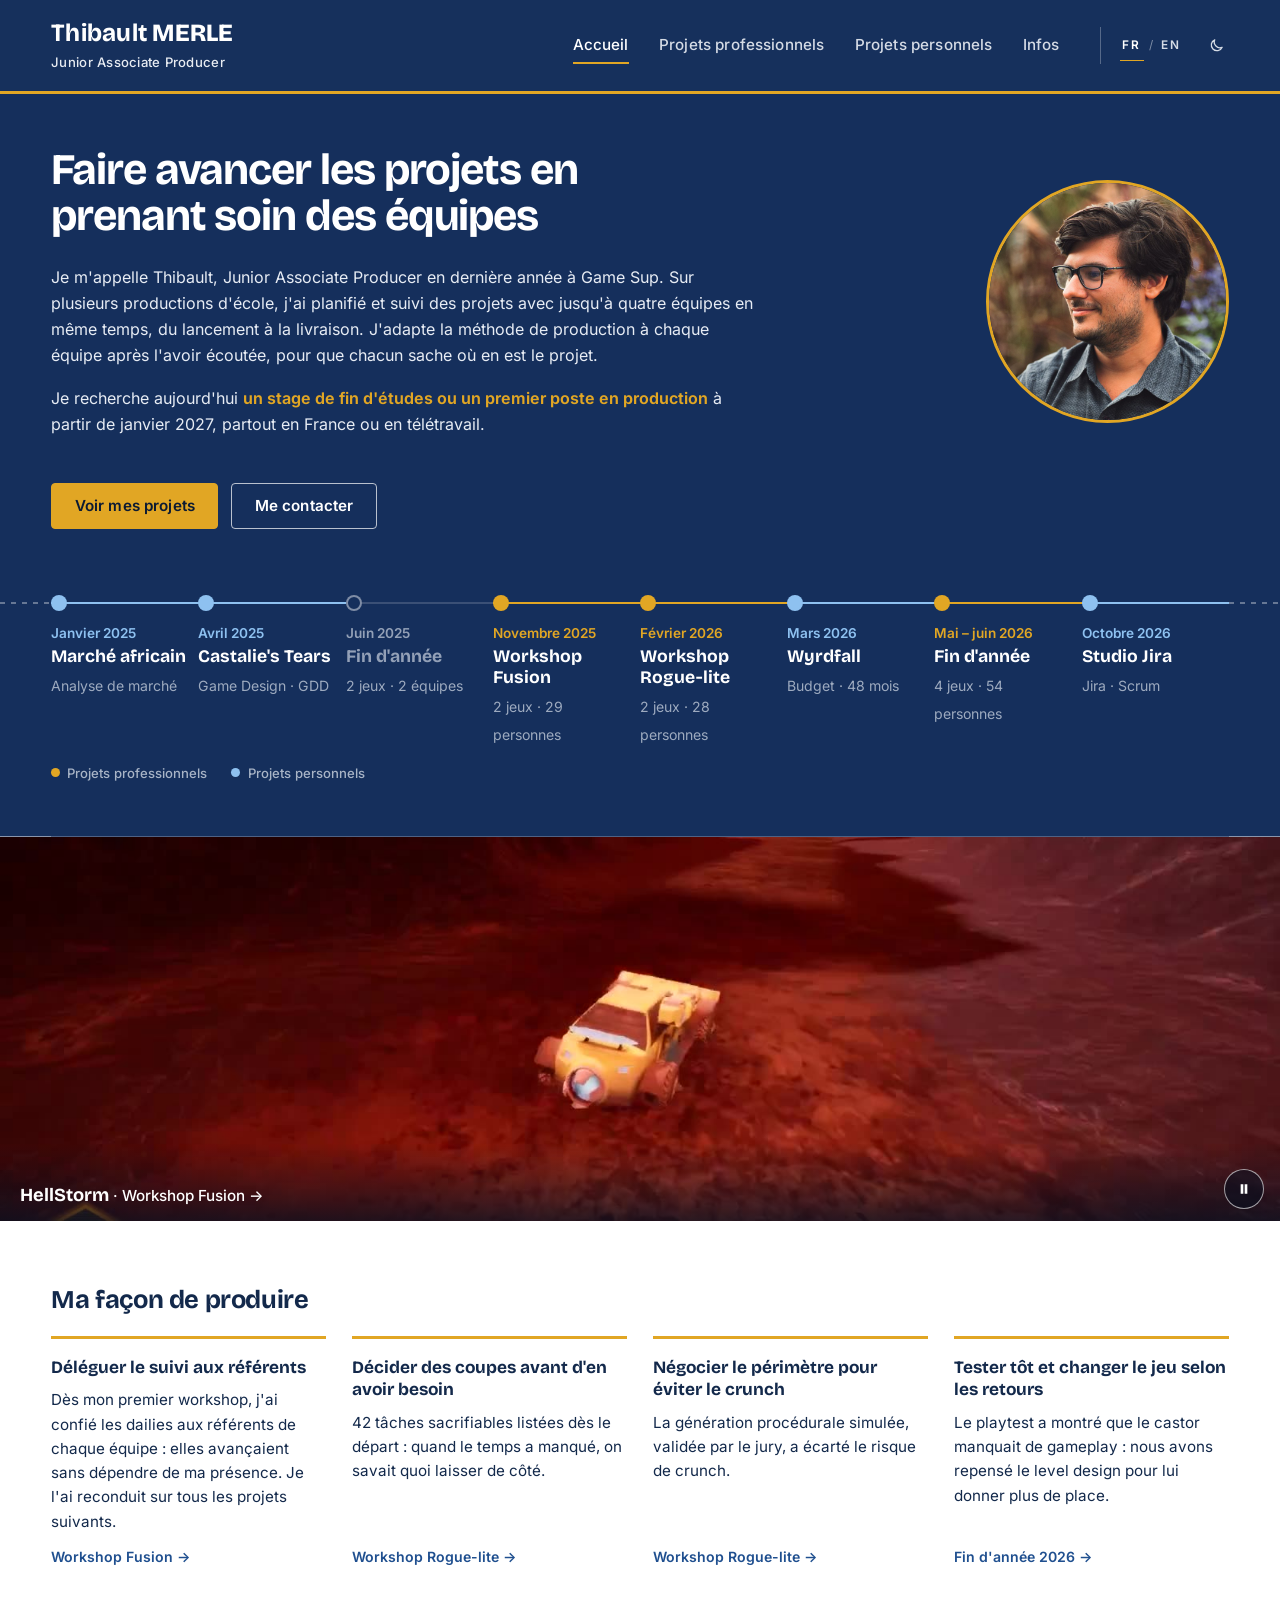
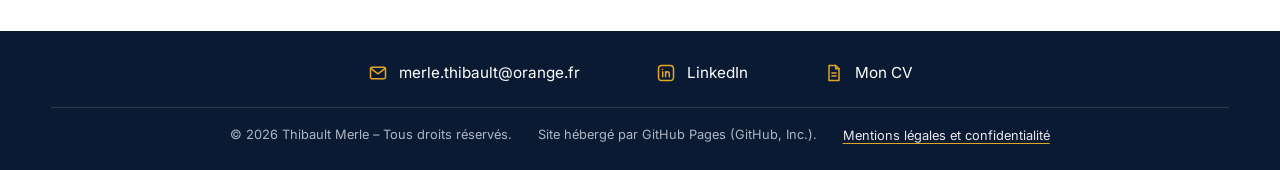
==== commit dd4403a8: "Accueil : montage de gameplay des huit jeux à la place de la mosaïque La légende suit le jeu à l'écr" ====
--- a/index.html
+++ b/index.html
@@ -24,7 +24,7 @@
 <meta property="og:locale" content="fr_FR">
 <meta property="og:locale:alternate" content="en_GB">
 <meta name="twitter:card" content="summary_large_image">
-<link rel="stylesheet" href="css/style.css?v=20261108-1459">
+<link rel="stylesheet" href="css/style.css?v=20261108-1707">
 </head>
 
 <body>
@@ -40,8 +40,8 @@
   <h2 id="h-legal" class="sr">Informations légales</h2><div class="legal-row" id="legal"></div>
 </div></footer>
 
-<script src="js/images-m.js?v=20261108-1459"></script>
-<script src="js/contenu.js?v=20261108-1459"></script>
-<script src="js/app.js?v=20261108-1459"></script>
+<script src="js/images-m.js?v=20261108-1707"></script>
+<script src="js/contenu.js?v=20261108-1707"></script>
+<script src="js/app.js?v=20261108-1707"></script>
 </body>
 </html>
--- a/css/style.css
+++ b/css/style.css
@@ -2557,15 +2557,6 @@
 @media (max-width: 1100px) { .frise { overflow-x: auto; grid-auto-columns: 168px; scrollbar-width: none; padding-top: 6px; } .frise::-webkit-scrollbar { display: none; } .frise::before, .frise::after { display: none; } .fr-j::before { top: 13px; } .fr-dot { top: 6px; } .fr-j { padding-top: 36px; } }
 @media (prefers-reduced-motion: reduce) { .fr-dot { transition: none; } }
 
-/* 2a. Vitrine : les jeux produits, bord à bord */
-.vitrine { display: grid; grid-template-columns: repeat(6, minmax(0, 1fr)); width: 100vw; margin-left: calc(50% - 50vw); }
-.vt { position: relative; display: block; aspect-ratio: 3 / 4; overflow: hidden; cursor: pointer; background: var(--band-d); }
-.vt img { width: 100%; height: 100%; object-fit: cover; display: block; transition: transform .6s cubic-bezier(.2,.7,.2,1); filter: saturate(1.05) contrast(1.02); }
-.vt span { position: absolute; left: 0; right: 0; bottom: 0; padding: 2.5rem 1rem .9rem; font: 700 1rem/1.2 var(--display); color: #fff; background: linear-gradient(to top, rgba(8,16,32,.78), rgba(8,16,32,0)); }
-.vt:hover img, .vt:focus-visible img { transform: scale(1.06); }
-.vt:focus-visible { outline: 3px solid var(--gold); outline-offset: -3px; }
-@media (max-width: 860px) { .vitrine { grid-template-columns: repeat(6, 44vw); overflow-x: auto; scroll-snap-type: x mandatory; scrollbar-width: none; } .vitrine::-webkit-scrollbar { display: none; } }
-@media (prefers-reduced-motion: reduce) { .vt img { transition: none; } }
 .home-feat { margin-top: clamp(2.5rem, 5vw, 4rem); }
 
 /* 2b. Grande image d'ouverture des pages projet */
@@ -2576,17 +2567,7 @@
 body.page-detail #prog { display: block; }
 @media print { #prog { display: none !important; } }
 
-/* ---------- Raffinage des images : vitrine par production, bandeau multi-jeux ---------- */
-/* Vitrine : une colonne par production, deux jeux par colonne, même cadrage pour tous */
-.vitrine { grid-template-columns: repeat(3, minmax(0, 1fr)); grid-template-rows: repeat(2, auto); grid-auto-flow: column; gap: 3px; background: var(--band-d); }
-.vt { aspect-ratio: 16 / 10; }
-.vt span { display: block; padding: 3rem 1.25rem 1rem; font: 500 .85rem/1.35 var(--sans); color: rgba(255,255,255,.82); background: linear-gradient(to top, rgba(8,16,32,.85), rgba(8,16,32,.35) 60%, rgba(8,16,32,0)); }
-.vt span b { display: block; font: 700 1.15rem/1.2 var(--display); color: #fff; letter-spacing: -.01em; }
-@media (max-width: 860px) {
-  .vitrine { grid-template-columns: repeat(2, minmax(0, 1fr)); grid-template-rows: none; grid-auto-flow: row; overflow: visible; scroll-snap-type: none; }
-  .vt { scroll-snap-align: start; aspect-ratio: 4 / 3; }
-  .vt span { padding: 2rem .75rem .65rem; font-size: .75rem; }
-}
+/* ---------- Raffinage des images : bandeau multi-jeux ---------- */
 /* Bandeau d'ouverture des pages projet : tous les jeux de la production côte à côte */
 .bandeau { display: grid; gap: 3px; height: auto; background: var(--band-d); }
 .bandeau.n2 { grid-template-columns: repeat(2, minmax(0, 1fr)); }
@@ -2602,21 +2583,12 @@
 }
 .project .bandeau figcaption, .bandeau figcaption { margin: 0; text-align: left; font: 700 1.05rem/1.2 var(--display); color: #fff; }
 .bandeau.n4 figure:first-child img { object-position: 20% 60%; }
-.project .bandeau figcaption, .vt span b { font-family: "Bricolage Grotesque", Inter, system-ui, sans-serif; font-weight: 700; font-size: 1.1rem; line-height: 1.2; color: #fff; }
-.vt span { font-family: Inter, system-ui, sans-serif; font-size: .85rem; }
-@media (max-width: 860px) { .project .bandeau figcaption, .vt span b { font-size: .95rem; } .vt span { font-size: .75rem; } }
+.project .bandeau figcaption { font-family: "Bricolage Grotesque", Inter, system-ui, sans-serif; font-weight: 700; font-size: 1.1rem; line-height: 1.2; color: #fff; }
+@media (max-width: 860px) { .project .bandeau figcaption { font-size: .95rem; } }
 /* la règle globale des légendes est en !important : seule une autre déclaration !important la remplace ici */
 .project .bandeau figcaption { font: 700 1.1rem/1.2 "Bricolage Grotesque", Inter, system-ui, sans-serif; color: #fff; }
 @media (max-width: 860px) { .project .bandeau figcaption { font-size: .95rem; } }
-/* Vitrine : la production de fin d'année en mosaïque de ses quatre jeux, sur toute la hauteur de sa colonne */
-.vt-big { grid-row: span 2; aspect-ratio: auto; }
-.vt-mos { position: absolute; inset: 0; display: grid; grid-template-columns: 1fr 1fr; grid-template-rows: 1fr 1fr; gap: 3px; background: var(--band-d); padding: 0; }
-.vt-mos img { width: 100%; height: 100%; object-fit: cover; min-height: 0; }
-.vt-mos img:nth-child(1) { object-position: 25% 60%; }
-.vt-mos img:nth-child(2) { object-position: 50% 25%; }
-
-.vt:hover .vt-mos img, .vt:focus-visible .vt-mos img { transform: scale(1.04); }
-@media (max-width: 860px) { .vt-big { grid-column: 1 / -1; grid-row: auto; aspect-ratio: 16 / 10; } }
+
 
 /* ---------- Mode nuit, décor des key arts, boutons et doré ---------- */
 /* 1. Mode nuit : encadrés et tableaux dans la palette (un ton au-dessus du fond), plus de violet */
@@ -2725,3 +2697,11 @@
 .recap .cle .cle-d { padding: .6rem 0 .6rem .9rem; margin-left: calc(-.9rem - 3px); border-left: 3px solid var(--gold); }
 .recap .cle .cle-d dd { font-weight: 600; }
 @media (max-width: 640px) { .recap .cle div { grid-template-columns: 1fr; gap: .15rem; } }
+
+/* ===== Accueil : montage de gameplay sous le premier écran ; la légende mène à la page du jeu ===== */
+.bandeau.vitrine { margin-top: 0; }
+.vitrine .vt-go { color: #fff; text-decoration: none; cursor: pointer; font: 500 .95rem/1.3 var(--sans); }
+.vitrine .vt-go b { font: 700 1.15rem/1.2 var(--display); }
+.vitrine .vt-go:hover { text-decoration: underline; text-underline-offset: 3px; }
+.vitrine .vt-go:focus-visible { outline: 2px solid var(--gold); outline-offset: 3px; }
+@media (max-width: 760px) { .vitrine .vt-go { font-size: .82rem; } .vitrine .vt-go b { font-size: .95rem; } }
